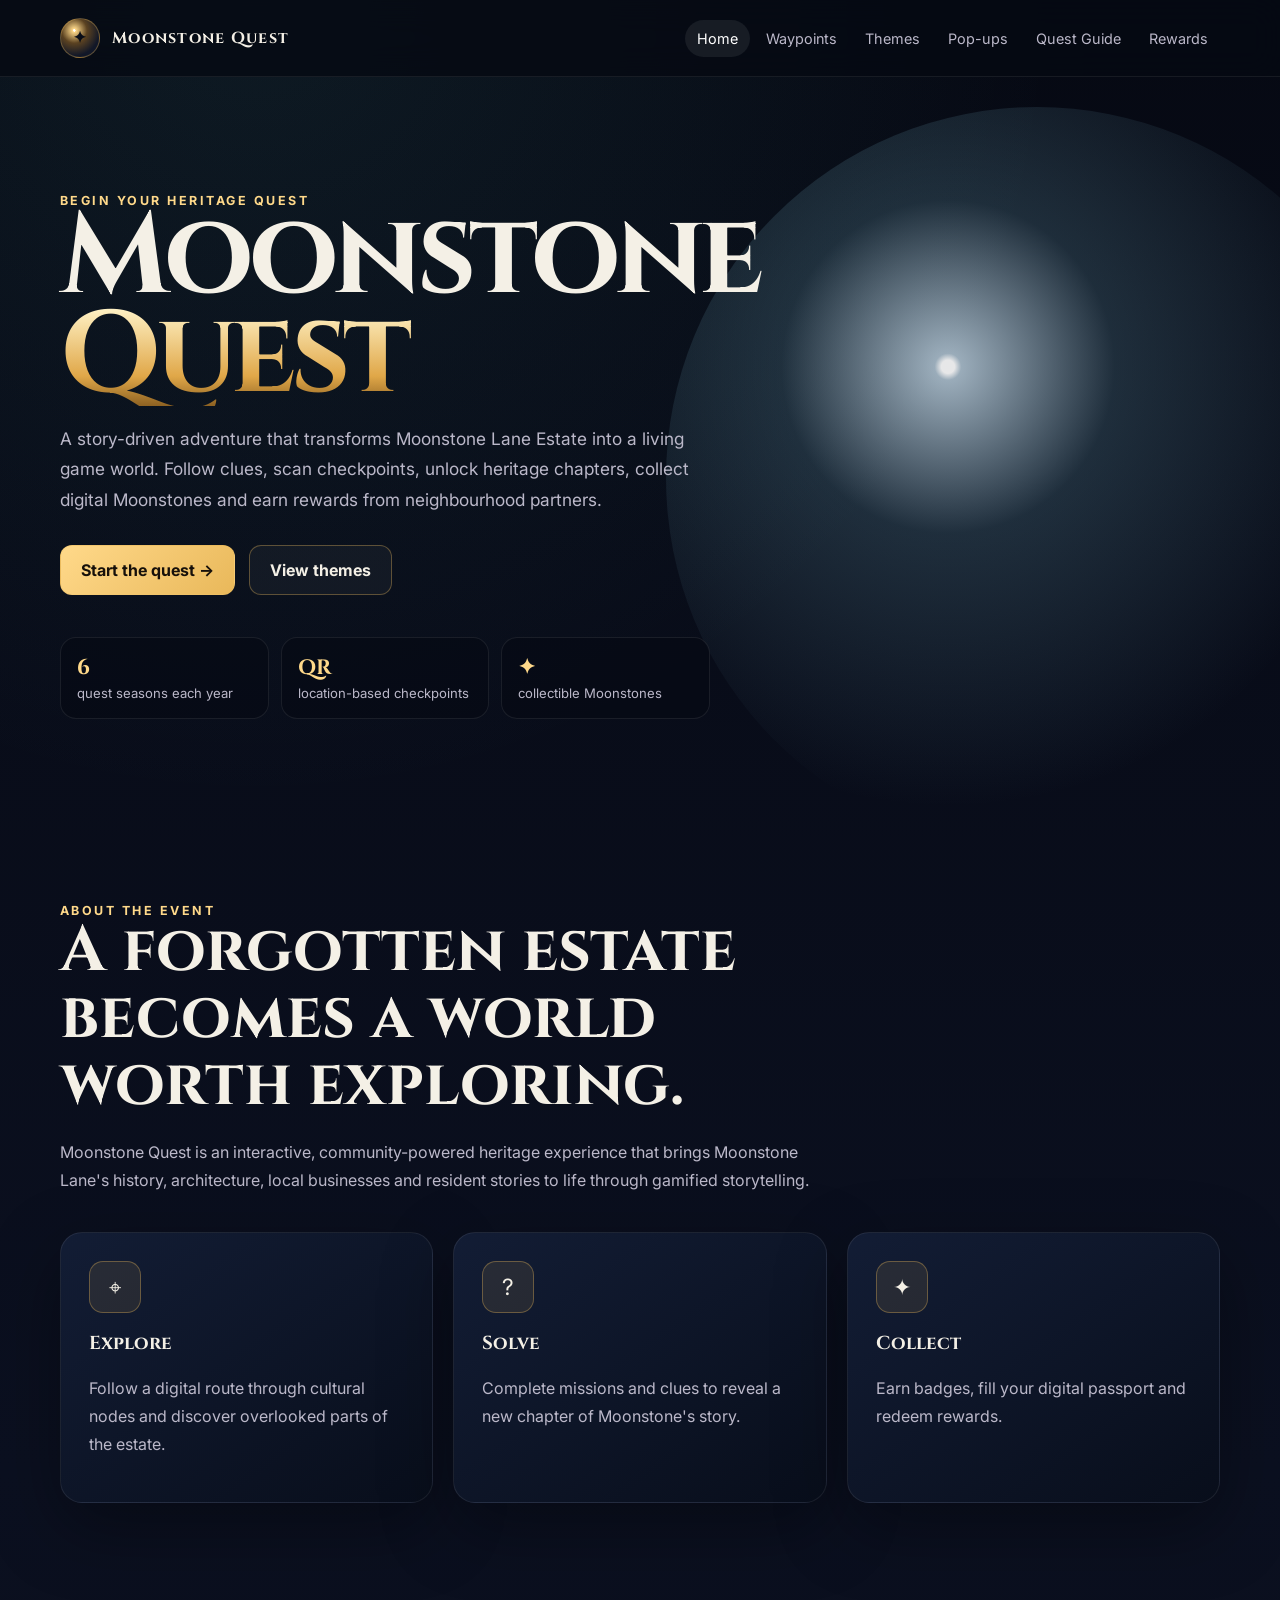
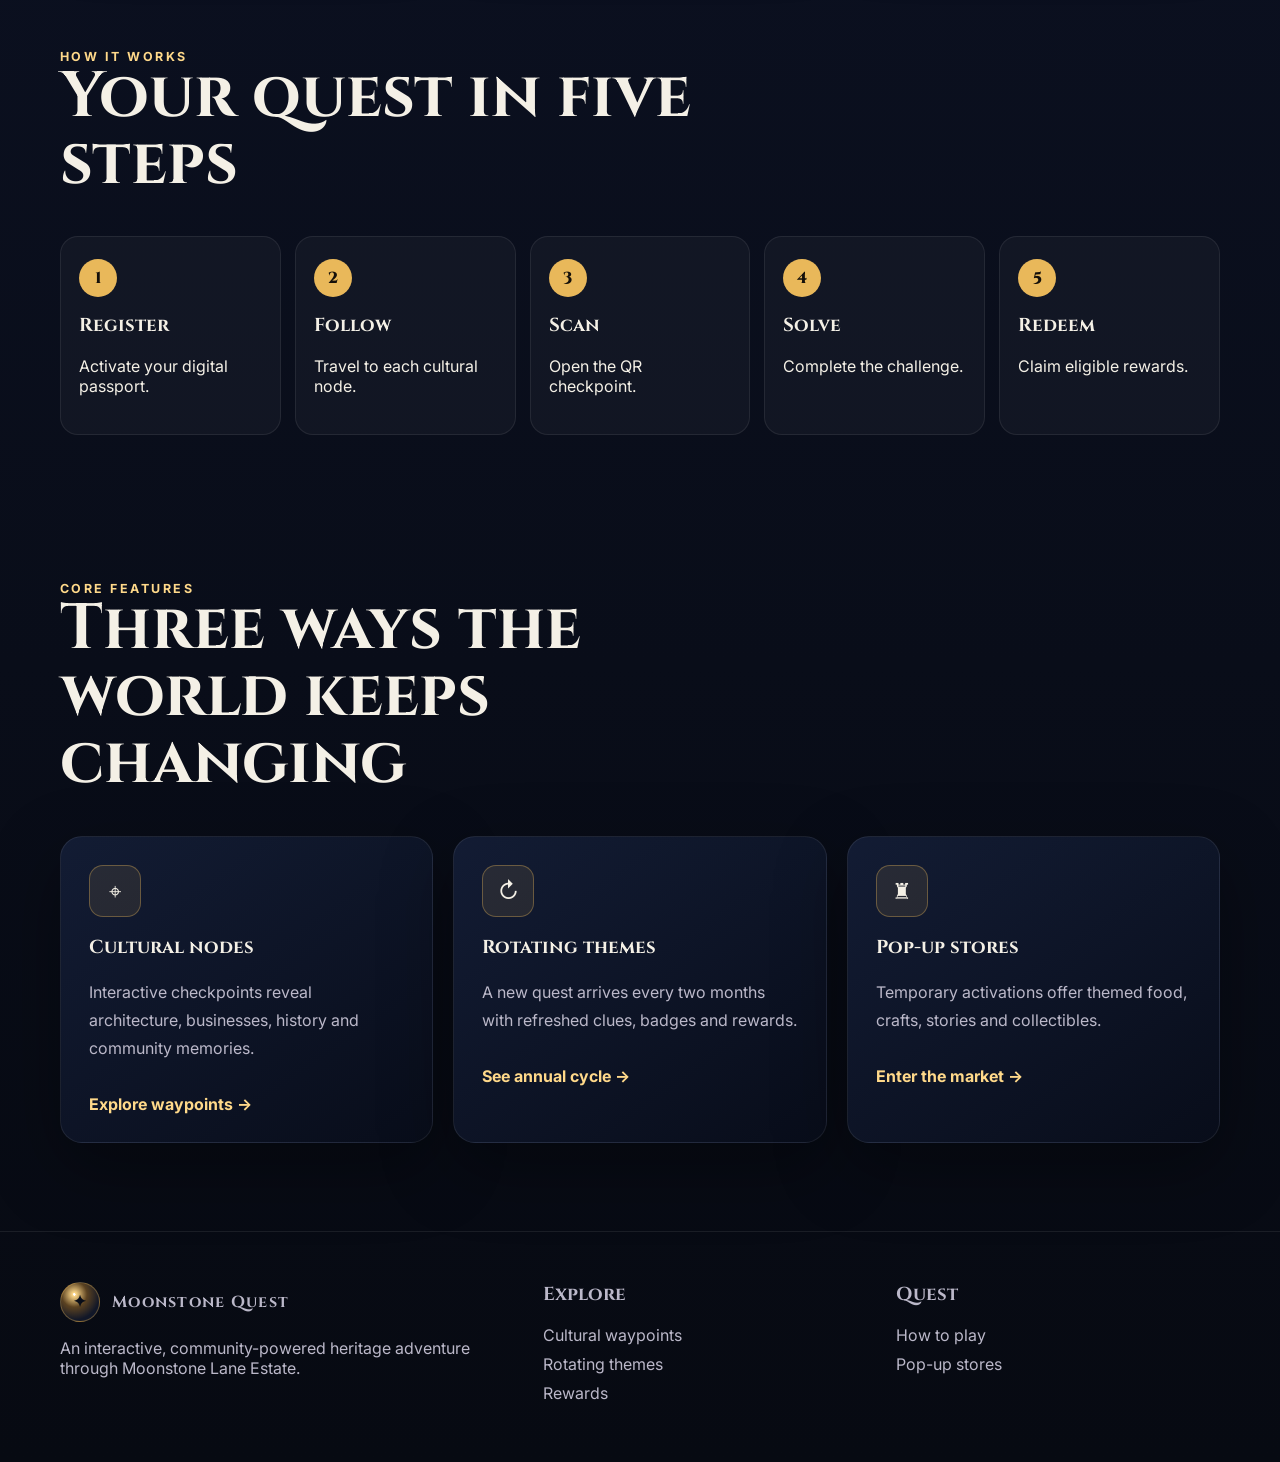
==== index.html @ 8e6c5935 "Add files via upload" ====
<!doctype html><html lang="en"><head><meta charset="utf-8"><meta name="viewport" content="width=device-width,initial-scale=1"><title>Home | Moonstone Quest</title><link rel="stylesheet" href="assets/css/styles.css"></head><body><header class="site-header"><div class="container nav-wrap"><a class="brand" href="index.html"><span class="brand-mark"></span><span>Moonstone Quest</span></a><button class="menu-button" aria-expanded="false">Menu</button><nav class="nav-links"><a href="index.html" aria-current=page>Home</a><a href="waypoints.html">Waypoints</a><a href="themes.html">Themes</a><a href="popups.html">Pop-ups</a><a href="quest.html">Quest Guide</a><a href="rewards.html">Rewards</a></nav></div></header><main>
<section class="hero"><div class="container"><div class="eyebrow">Begin your heritage quest</div><h1>Moonstone <span>Quest</span></h1><p class="hero-copy">A story-driven adventure that transforms Moonstone Lane Estate into a living game world. Follow clues, scan checkpoints, unlock heritage chapters, collect digital Moonstones and earn rewards from neighbourhood partners.</p><div class="hero-actions"><a class="button primary" href="quest.html">Start the quest →</a><a class="button secondary" href="themes.html">View themes</a></div><div class="stats"><div class="stat"><strong>6</strong><span>quest seasons each year</span></div><div class="stat"><strong>QR</strong><span>location-based checkpoints</span></div><div class="stat"><strong>✦</strong><span>collectible Moonstones</span></div></div></div></section>
<section class="section" id="about"><div class="container"><div class="section-head"><div class="eyebrow">About the event</div><h2>A forgotten estate becomes a world worth exploring.</h2><p>Moonstone Quest is an interactive, community-powered heritage experience that brings Moonstone Lane's history, architecture, local businesses and resident stories to life through gamified storytelling.</p></div><div class="grid-3"><article class="card"><div class="icon">⌖</div><h3>Explore</h3><p>Follow a digital route through cultural nodes and discover overlooked parts of the estate.</p></article><article class="card"><div class="icon">?</div><h3>Solve</h3><p>Complete missions and clues to reveal a new chapter of Moonstone's story.</p></article><article class="card"><div class="icon">✦</div><h3>Collect</h3><p>Earn badges, fill your digital passport and redeem rewards.</p></article></div></div></section>
<section class="compact"><div class="container"><div class="section-head"><div class="eyebrow">How it works</div><h2>Your quest in five steps</h2></div><div class="steps"><div class="step"><h3>Register</h3><p>Activate your digital passport.</p></div><div class="step"><h3>Follow</h3><p>Travel to each cultural node.</p></div><div class="step"><h3>Scan</h3><p>Open the QR checkpoint.</p></div><div class="step"><h3>Solve</h3><p>Complete the challenge.</p></div><div class="step"><h3>Redeem</h3><p>Claim eligible rewards.</p></div></div></div></section>
<section class="section"><div class="container"><div class="section-head"><div class="eyebrow">Core features</div><h2>Three ways the world keeps changing</h2></div><div class="grid-3"><article class="card"><div class="icon">⌖</div><h3>Cultural nodes</h3><p>Interactive checkpoints reveal architecture, businesses, history and community memories.</p><a class="card-link" href="waypoints.html">Explore waypoints →</a></article><article class="card"><div class="icon">↻</div><h3>Rotating themes</h3><p>A new quest arrives every two months with refreshed clues, badges and rewards.</p><a class="card-link" href="themes.html">See annual cycle →</a></article><article class="card"><div class="icon">♜</div><h3>Pop-up stores</h3><p>Temporary activations offer themed food, crafts, stories and collectibles.</p><a class="card-link" href="popups.html">Enter the market →</a></article></div></div></section>
</main><footer class="footer"><div class="container footer-grid"><div><div class="brand"><span class="brand-mark"></span><span>Moonstone Quest</span></div><p>An interactive, community-powered heritage adventure through Moonstone Lane Estate.</p></div><div><h3>Explore</h3><a href="waypoints.html">Cultural waypoints</a><a href="themes.html">Rotating themes</a><a href="rewards.html">Rewards</a></div><div><h3>Quest</h3><a href="quest.html">How to play</a><a href="popups.html">Pop-up stores</a></div></div></footer><script src="assets/js/main.js"></script></body></html>
---- assets/css/styles.css ----
@import url('https://fonts.googleapis.com/css2?family=Cinzel:wght@500;600;700;800&family=Inter:wght@400;500;600;700&display=swap');
:root{--night:#070b14;--panel:#111a31;--gold:#e9b85a;--gold2:#ffd98a;--cyan:#68e0dc;--text:#f4f0e6;--muted:#bbb8c9;--border:rgba(233,184,90,.35);--radius:22px}
*{box-sizing:border-box}html{scroll-behavior:smooth}body{margin:0;color:var(--text);font-family:Inter,sans-serif;background:radial-gradient(circle at 20% 0%,rgba(104,224,220,.08),transparent 25%),linear-gradient(180deg,#060913,#0b1020 48%,#070a12);min-height:100vh}a{color:inherit;text-decoration:none}.container{width:min(1160px,calc(100% - 36px));margin:auto}.site-header{position:sticky;top:0;z-index:20;background:rgba(6,9,19,.78);backdrop-filter:blur(16px);border-bottom:1px solid rgba(255,255,255,.07)}.nav-wrap{min-height:76px;display:flex;align-items:center;justify-content:space-between;gap:22px}.brand{display:flex;align-items:center;gap:12px;font-family:Cinzel,serif;font-weight:700;letter-spacing:.08em}.brand-mark{width:40px;height:40px;border-radius:50%;display:grid;place-items:center;background:radial-gradient(circle at 35% 30%,#fff 0 3%,var(--gold2) 4%,#5b4221 35%,#111728 70%);border:1px solid var(--border)}.brand-mark:after{content:"✦";color:#090d18}.nav-links{display:flex;gap:4px;flex-wrap:wrap;justify-content:flex-end}.nav-links a{padding:10px 12px;border-radius:999px;color:var(--muted);font-size:.9rem}.nav-links a:hover,.nav-links a[aria-current=page]{background:rgba(255,255,255,.07);color:#fff}.menu-button{display:none;background:transparent;color:white;border:1px solid var(--border);padding:9px 12px;border-radius:10px}.hero{min-height:82vh;display:grid;align-items:center;padding:90px 0 70px;position:relative;overflow:hidden}.hero:after{content:"";position:absolute;right:-10vw;top:4%;width:58vw;height:58vw;border-radius:50%;background:radial-gradient(circle at 38% 35%,rgba(255,255,255,.9) 0 1%,rgba(216,240,255,.7) 2%,rgba(100,150,170,.25) 25%,transparent 66%);z-index:-1}.eyebrow{color:var(--gold2);letter-spacing:.2em;text-transform:uppercase;font-size:.78rem;font-weight:700}h1,h2,h3{font-family:Cinzel,serif;margin:0 0 18px}h1{font-size:clamp(3.5rem,9vw,8.5rem);line-height:.86;letter-spacing:-.05em;max-width:850px}h1 span{display:block;color:transparent;background:linear-gradient(#fff3c8,#e0a748 70%,#8e6222);background-clip:text;-webkit-background-clip:text}.hero-copy,.page-hero p,.section-head p,.card p,.card li{color:var(--muted);line-height:1.75}.hero-copy{max-width:650px;font-size:1.08rem}.hero-actions{display:flex;gap:14px;flex-wrap:wrap;margin-top:30px}.button{display:inline-flex;padding:14px 20px;border-radius:12px;border:1px solid var(--border);font-weight:700}.button.primary{background:linear-gradient(135deg,var(--gold2),var(--gold));color:#16100a}.button.secondary{background:rgba(255,255,255,.04)}.stats{display:grid;grid-template-columns:repeat(3,1fr);max-width:650px;gap:12px;margin-top:42px}.stat{padding:16px;border:1px solid rgba(255,255,255,.08);background:rgba(6,9,19,.58);border-radius:16px}.stat strong{display:block;color:var(--gold2);font-family:Cinzel,serif;font-size:1.3rem}.stat span{font-size:.82rem;color:var(--muted)}.section{padding:88px 0}.compact{padding:58px 0}.section-head{max-width:760px;margin-bottom:38px}.section-head h2{font-size:clamp(2.2rem,5vw,4.2rem);line-height:1.05}.grid-3{display:grid;grid-template-columns:repeat(3,1fr);gap:20px}.grid-2{display:grid;grid-template-columns:repeat(2,1fr);gap:22px}.card{padding:28px;border-radius:var(--radius);background:linear-gradient(145deg,rgba(20,30,55,.92),rgba(9,14,27,.92));border:1px solid rgba(255,255,255,.08);box-shadow:0 24px 70px rgba(0,0,0,.35)}.icon{width:52px;height:52px;border-radius:14px;display:grid;place-items:center;background:rgba(233,184,90,.1);border:1px solid var(--border);font-size:1.4rem;margin-bottom:18px}.card-link{display:inline-block;color:var(--gold2);font-weight:700;margin-top:16px}.steps{display:grid;grid-template-columns:repeat(5,1fr);gap:14px;counter-reset:step}.step{counter-increment:step;padding:22px 18px;border:1px solid rgba(255,255,255,.08);border-radius:18px;background:rgba(255,255,255,.035)}.step:before{content:counter(step);display:grid;place-items:center;width:38px;height:38px;border-radius:50%;background:var(--gold);color:#15100a;font-family:Cinzel,serif;font-weight:800;margin-bottom:16px}.page-hero{padding:100px 0 50px}.page-hero h1{font-size:clamp(3rem,7vw,6.5rem)}.breadcrumb{color:var(--gold2);font-size:.85rem;margin-bottom:22px}.timeline{display:grid;gap:16px}.theme-row{display:grid;grid-template-columns:170px 1fr 1.3fr;gap:16px;padding:20px;border:1px solid rgba(255,255,255,.08);border-radius:16px;background:rgba(255,255,255,.035)}.theme-row .period{color:var(--gold2);font-weight:700}.map{min-height:580px;border:1px solid rgba(255,255,255,.09);border-radius:28px;position:relative;background:radial-gradient(circle at 20% 30%,rgba(104,224,220,.12),transparent 20%),radial-gradient(circle at 78% 65%,rgba(173,140,255,.12),transparent 24%),linear-gradient(145deg,#111a2c,#070a13);overflow:hidden}.path{position:absolute;left:12%;top:22%;width:72%;height:54%;border:3px dashed rgba(233,184,90,.38);border-radius:45%;transform:rotate(-8deg)}.node{position:absolute;width:58px;height:58px;border-radius:50%;display:grid;place-items:center;background:#11192c;border:2px solid var(--gold);box-shadow:0 0 0 8px rgba(233,184,90,.08);font-weight:800}.node:after{content:attr(data-label);position:absolute;top:66px;white-space:nowrap;background:#070b14;padding:7px 10px;border-radius:8px;font-size:.75rem}.reward{display:grid;grid-template-columns:86px 1fr;gap:18px}.reward-art{width:86px;height:86px;border-radius:18px;display:grid;place-items:center;font-size:2rem;background:linear-gradient(145deg,#4a355e,#141a2a);border:1px solid var(--border)}.badge{display:inline-flex;padding:6px 10px;border-radius:999px;border:1px solid var(--border);color:var(--gold2);font-size:.75rem}.notice{padding:18px 20px;border-left:4px solid var(--gold);background:rgba(233,184,90,.07);border-radius:0 12px 12px 0;color:#d9d4c5}.footer{padding:50px 0;border-top:1px solid rgba(255,255,255,.08);color:var(--muted)}.footer-grid{display:grid;grid-template-columns:1.4fr 1fr 1fr;gap:30px}.footer a{display:block;margin:9px 0}@media(max-width:920px){.nav-links{display:none;position:absolute;top:76px;left:18px;right:18px;background:#0a1020;padding:14px;border-radius:16px}.nav-links.open{display:grid}.menu-button{display:block}.grid-3,.steps{grid-template-columns:1fr 1fr}.theme-row{grid-template-columns:1fr}}@media(max-width:640px){.container{width:min(100% - 24px,1160px)}.grid-3,.grid-2,.steps,.stats,.footer-grid{grid-template-columns:1fr}.hero{min-height:auto}.theme-row{grid-template-columns:1fr}.reward{grid-template-columns:70px 1fr}.reward-art{width:70px;height:70px}}
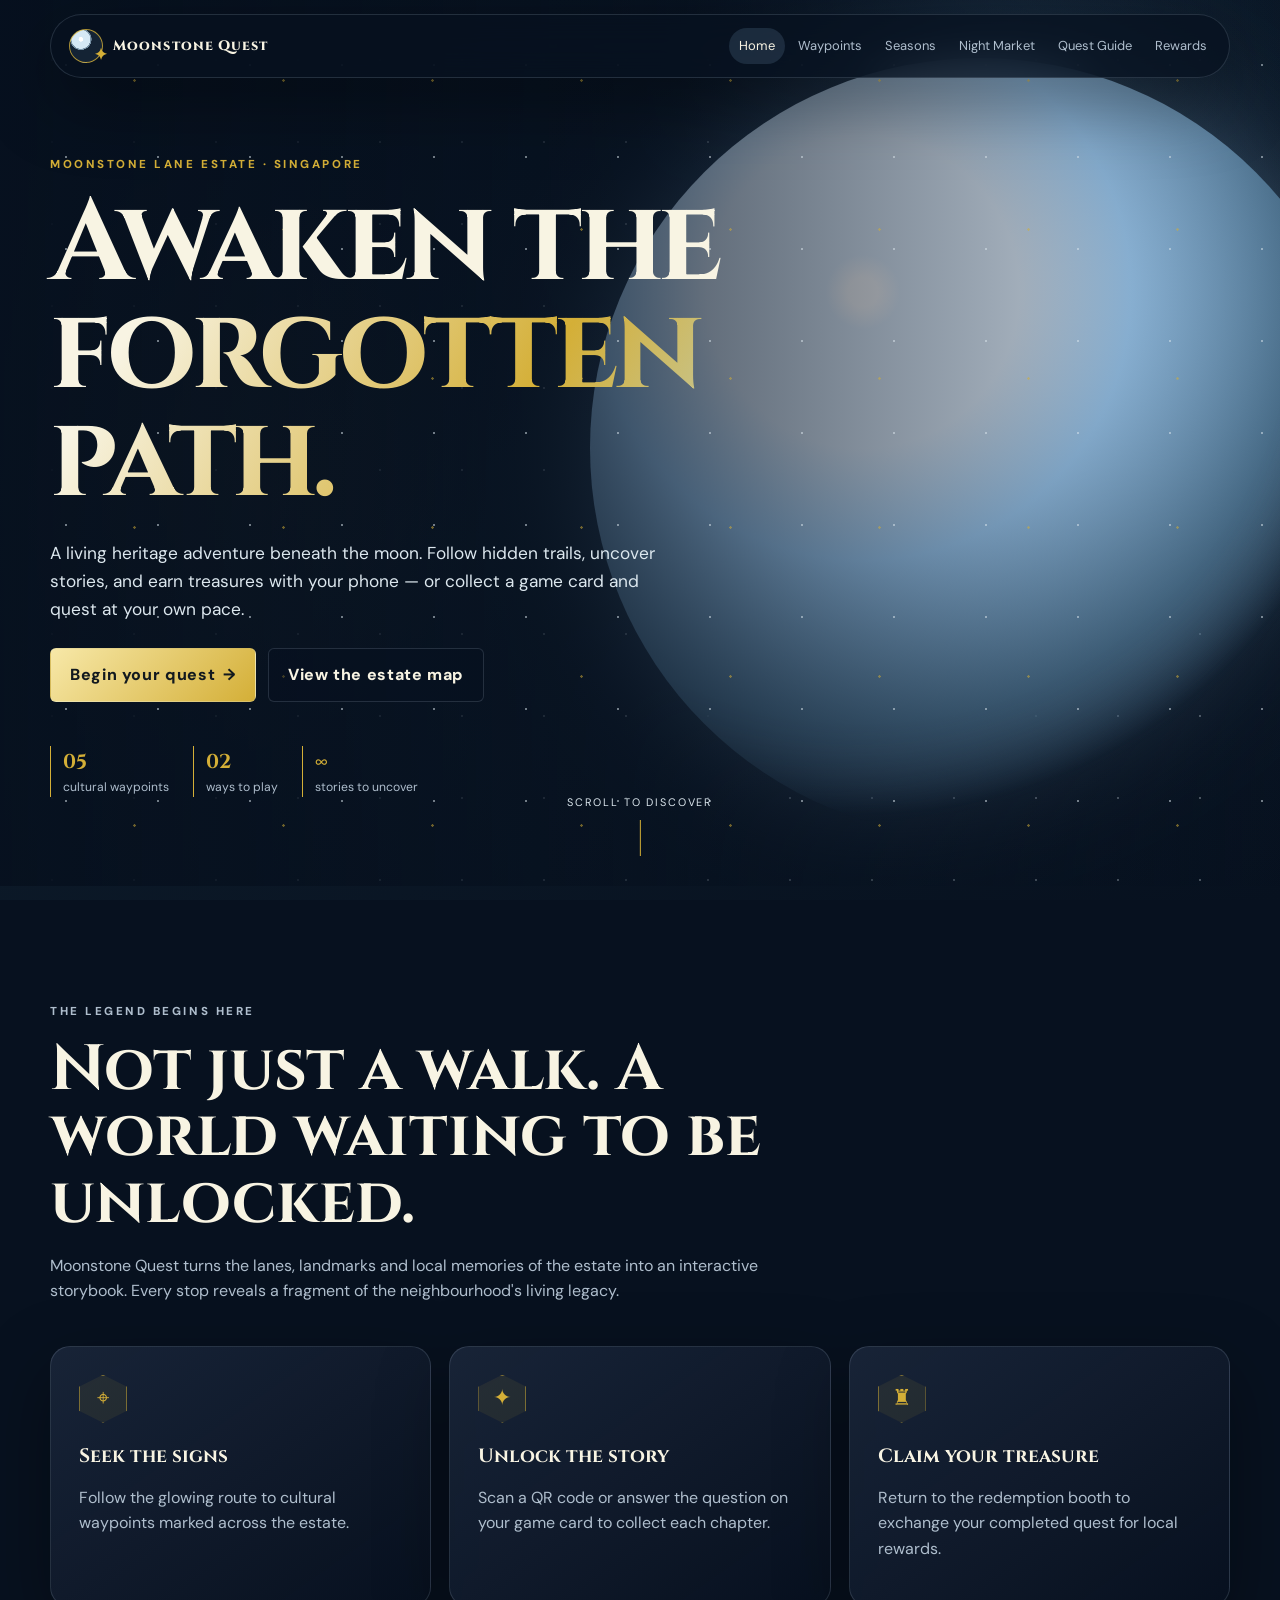
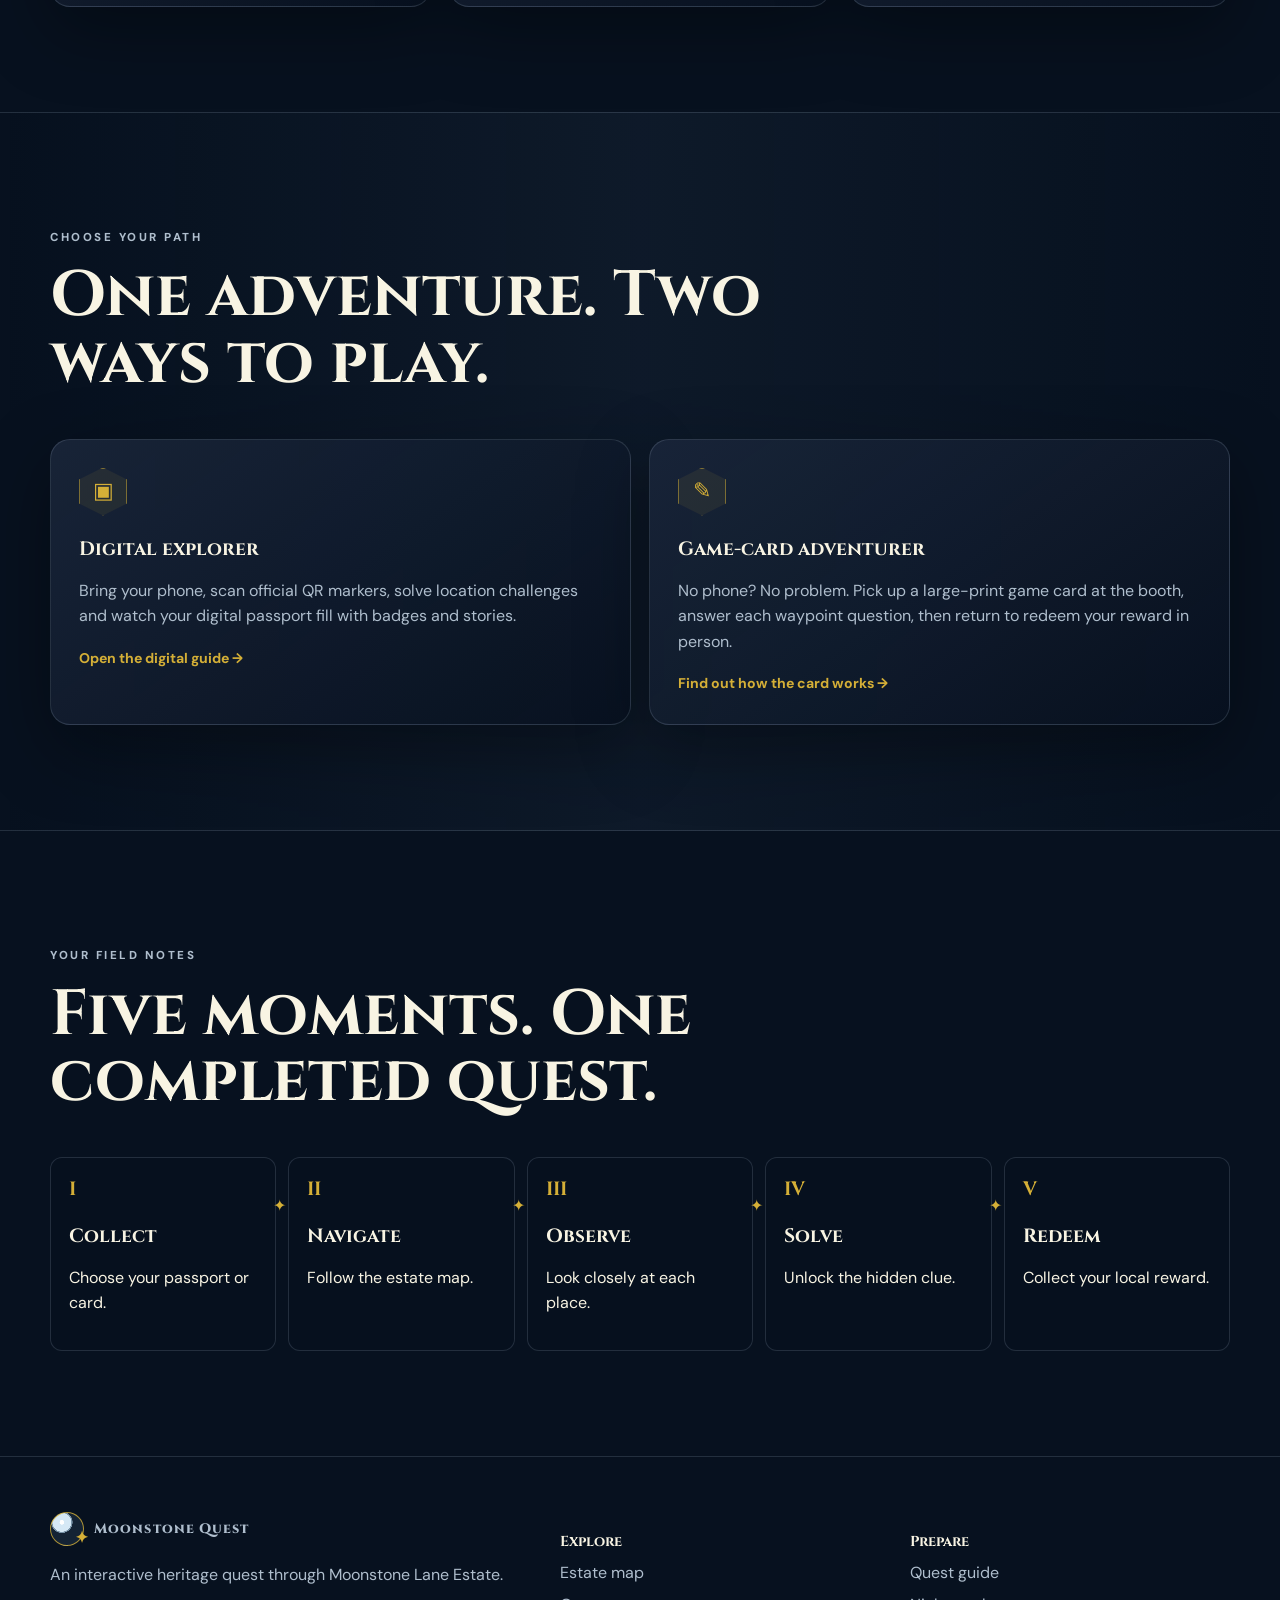
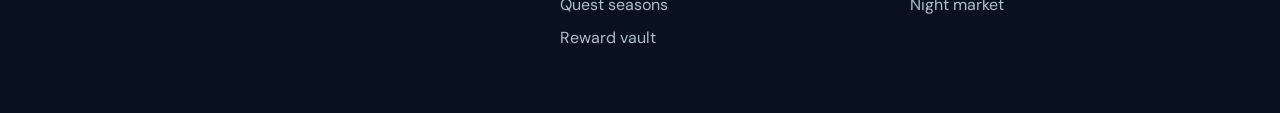
==== commit aaedc6d1: "Redesign Moonstone Quest event experience" ====
--- a/index.html
+++ b/index.html
@@ -1,6 +1 @@
-<!doctype html><html lang="en"><head><meta charset="utf-8"><meta name="viewport" content="width=device-width,initial-scale=1"><title>Home | Moonstone Quest</title><link rel="stylesheet" href="assets/css/styles.css"></head><body><header class="site-header"><div class="container nav-wrap"><a class="brand" href="index.html"><span class="brand-mark"></span><span>Moonstone Quest</span></a><button class="menu-button" aria-expanded="false">Menu</button><nav class="nav-links"><a href="index.html" aria-current=page>Home</a><a href="waypoints.html">Waypoints</a><a href="themes.html">Themes</a><a href="popups.html">Pop-ups</a><a href="quest.html">Quest Guide</a><a href="rewards.html">Rewards</a></nav></div></header><main>
-<section class="hero"><div class="container"><div class="eyebrow">Begin your heritage quest</div><h1>Moonstone <span>Quest</span></h1><p class="hero-copy">A story-driven adventure that transforms Moonstone Lane Estate into a living game world. Follow clues, scan checkpoints, unlock heritage chapters, collect digital Moonstones and earn rewards from neighbourhood partners.</p><div class="hero-actions"><a class="button primary" href="quest.html">Start the quest →</a><a class="button secondary" href="themes.html">View themes</a></div><div class="stats"><div class="stat"><strong>6</strong><span>quest seasons each year</span></div><div class="stat"><strong>QR</strong><span>location-based checkpoints</span></div><div class="stat"><strong>✦</strong><span>collectible Moonstones</span></div></div></div></section>
-<section class="section" id="about"><div class="container"><div class="section-head"><div class="eyebrow">About the event</div><h2>A forgotten estate becomes a world worth exploring.</h2><p>Moonstone Quest is an interactive, community-powered heritage experience that brings Moonstone Lane's history, architecture, local businesses and resident stories to life through gamified storytelling.</p></div><div class="grid-3"><article class="card"><div class="icon">⌖</div><h3>Explore</h3><p>Follow a digital route through cultural nodes and discover overlooked parts of the estate.</p></article><article class="card"><div class="icon">?</div><h3>Solve</h3><p>Complete missions and clues to reveal a new chapter of Moonstone's story.</p></article><article class="card"><div class="icon">✦</div><h3>Collect</h3><p>Earn badges, fill your digital passport and redeem rewards.</p></article></div></div></section>
-<section class="compact"><div class="container"><div class="section-head"><div class="eyebrow">How it works</div><h2>Your quest in five steps</h2></div><div class="steps"><div class="step"><h3>Register</h3><p>Activate your digital passport.</p></div><div class="step"><h3>Follow</h3><p>Travel to each cultural node.</p></div><div class="step"><h3>Scan</h3><p>Open the QR checkpoint.</p></div><div class="step"><h3>Solve</h3><p>Complete the challenge.</p></div><div class="step"><h3>Redeem</h3><p>Claim eligible rewards.</p></div></div></div></section>
-<section class="section"><div class="container"><div class="section-head"><div class="eyebrow">Core features</div><h2>Three ways the world keeps changing</h2></div><div class="grid-3"><article class="card"><div class="icon">⌖</div><h3>Cultural nodes</h3><p>Interactive checkpoints reveal architecture, businesses, history and community memories.</p><a class="card-link" href="waypoints.html">Explore waypoints →</a></article><article class="card"><div class="icon">↻</div><h3>Rotating themes</h3><p>A new quest arrives every two months with refreshed clues, badges and rewards.</p><a class="card-link" href="themes.html">See annual cycle →</a></article><article class="card"><div class="icon">♜</div><h3>Pop-up stores</h3><p>Temporary activations offer themed food, crafts, stories and collectibles.</p><a class="card-link" href="popups.html">Enter the market →</a></article></div></div></section>
-</main><footer class="footer"><div class="container footer-grid"><div><div class="brand"><span class="brand-mark"></span><span>Moonstone Quest</span></div><p>An interactive, community-powered heritage adventure through Moonstone Lane Estate.</p></div><div><h3>Explore</h3><a href="waypoints.html">Cultural waypoints</a><a href="themes.html">Rotating themes</a><a href="rewards.html">Rewards</a></div><div><h3>Quest</h3><a href="quest.html">How to play</a><a href="popups.html">Pop-up stores</a></div></div></footer><script src="assets/js/main.js"></script></body></html>
+<!doctype html><html lang="en"><head><meta charset="utf-8"><meta name="viewport" content="width=device-width,initial-scale=1"><meta name="description" content="Moonstone Quest — a moonlit heritage adventure around Moonstone Lane Estate, Singapore."><title>Moonstone Quest | Heritage Awaits</title><link rel="stylesheet" href="assets/css/styles.css"></head><body><a class="skip-link" href="#main">Skip to content</a><header class="site-header"><div class="container nav-wrap"><a class="brand" href="index.html"><span class="brand-mark" aria-hidden="true"></span>Moonstone Quest</a><button class="menu-button" aria-expanded="false" aria-label="Open navigation">☰</button><nav class="nav-links" aria-label="Primary navigation"><a href="index.html" aria-current="page">Home</a><a href="waypoints.html">Waypoints</a><a href="themes.html">Seasons</a><a href="popups.html">Night Market</a><a href="quest.html">Quest Guide</a><a href="rewards.html">Rewards</a></nav></div></header><main id="main"><section class="hero"><div class="stars" aria-hidden="true"></div><div class="moon" aria-hidden="true"></div><div class="container"><p class="eyebrow">Moonstone Lane Estate · Singapore</p><h1>Awaken the <em>forgotten path.</em></h1><p class="hero-copy">A living heritage adventure beneath the moon. Follow hidden trails, uncover stories, and earn treasures with your phone — or collect a game card and quest at your own pace.</p><div class="hero-actions"><a class="button primary" href="quest.html">Begin your quest <span aria-hidden="true">→</span></a><a class="button secondary" href="waypoints.html">View the estate map</a></div><div class="stats"><div class="stat"><strong>05</strong><span>cultural waypoints</span></div><div class="stat"><strong>02</strong><span>ways to play</span></div><div class="stat"><strong>∞</strong><span>stories to uncover</span></div></div></div><div class="scroll-cue">Scroll to discover</div></section><section class="section reveal"><div class="container"><div class="section-head"><p class="eyebrow">The legend begins here</p><h2>Not just a walk. A world waiting to be unlocked.</h2><p>Moonstone Quest turns the lanes, landmarks and local memories of the estate into an interactive storybook. Every stop reveals a fragment of the neighbourhood's living legacy.</p></div><div class="grid-3"><article class="card"><div class="icon">⌖</div><h3>Seek the signs</h3><p>Follow the glowing route to cultural waypoints marked across the estate.</p></article><article class="card"><div class="icon">✦</div><h3>Unlock the story</h3><p>Scan a QR code or answer the question on your game card to collect each chapter.</p></article><article class="card"><div class="icon">♜</div><h3>Claim your treasure</h3><p>Return to the redemption booth to exchange your completed quest for local rewards.</p></article></div></div></section><section class="section alt reveal"><div class="container"><div class="section-head"><p class="eyebrow">Choose your path</p><h2>One adventure. Two ways to play.</h2></div><div class="grid-2"><article class="card"><div class="icon">▣</div><h3>Digital explorer</h3><p>Bring your phone, scan official QR markers, solve location challenges and watch your digital passport fill with badges and stories.</p><a class="card-link" href="quest.html">Open the digital guide →</a></article><article class="card"><div class="icon">✎</div><h3>Game-card adventurer</h3><p>No phone? No problem. Pick up a large-print game card at the booth, answer each waypoint question, then return to redeem your reward in person.</p><a class="card-link" href="quest.html#game-card">Find out how the card works →</a></article></div></div></section><section class="section reveal"><div class="container"><div class="section-head"><p class="eyebrow">Your field notes</p><h2>Five moments. One completed quest.</h2></div><div class="steps"><div class="step"><span class="step-no">I</span><h3>Collect</h3><p>Choose your passport or card.</p></div><div class="step"><span class="step-no">II</span><h3>Navigate</h3><p>Follow the estate map.</p></div><div class="step"><span class="step-no">III</span><h3>Observe</h3><p>Look closely at each place.</p></div><div class="step"><span class="step-no">IV</span><h3>Solve</h3><p>Unlock the hidden clue.</p></div><div class="step"><span class="step-no">V</span><h3>Redeem</h3><p>Collect your local reward.</p></div></div></div></section></main><footer class="footer"><div class="container footer-grid"><div><div class="brand"><span class="brand-mark" aria-hidden="true"></span>Moonstone Quest</div><p>An interactive heritage quest through Moonstone Lane Estate.</p></div><div><h3>Explore</h3><a href="waypoints.html">Estate map</a><a href="themes.html">Quest seasons</a><a href="rewards.html">Reward vault</a></div><div><h3>Prepare</h3><a href="quest.html">Quest guide</a><a href="popups.html">Night market</a></div></div></footer><script src="assets/js/main.js"></script></body></html>
--- a/assets/css/styles.css
+++ b/assets/css/styles.css
@@ -1,3 +1,2 @@
-@import url('https://fonts.googleapis.com/css2?family=Cinzel:wght@500;600;700;800&family=Inter:wght@400;500;600;700&display=swap');
-:root{--night:#070b14;--panel:#111a31;--gold:#e9b85a;--gold2:#ffd98a;--cyan:#68e0dc;--text:#f4f0e6;--muted:#bbb8c9;--border:rgba(233,184,90,.35);--radius:22px}
-*{box-sizing:border-box}html{scroll-behavior:smooth}body{margin:0;color:var(--text);font-family:Inter,sans-serif;background:radial-gradient(circle at 20% 0%,rgba(104,224,220,.08),transparent 25%),linear-gradient(180deg,#060913,#0b1020 48%,#070a12);min-height:100vh}a{color:inherit;text-decoration:none}.container{width:min(1160px,calc(100% - 36px));margin:auto}.site-header{position:sticky;top:0;z-index:20;background:rgba(6,9,19,.78);backdrop-filter:blur(16px);border-bottom:1px solid rgba(255,255,255,.07)}.nav-wrap{min-height:76px;display:flex;align-items:center;justify-content:space-between;gap:22px}.brand{display:flex;align-items:center;gap:12px;font-family:Cinzel,serif;font-weight:700;letter-spacing:.08em}.brand-mark{width:40px;height:40px;border-radius:50%;display:grid;place-items:center;background:radial-gradient(circle at 35% 30%,#fff 0 3%,var(--gold2) 4%,#5b4221 35%,#111728 70%);border:1px solid var(--border)}.brand-mark:after{content:"✦";color:#090d18}.nav-links{display:flex;gap:4px;flex-wrap:wrap;justify-content:flex-end}.nav-links a{padding:10px 12px;border-radius:999px;color:var(--muted);font-size:.9rem}.nav-links a:hover,.nav-links a[aria-current=page]{background:rgba(255,255,255,.07);color:#fff}.menu-button{display:none;background:transparent;color:white;border:1px solid var(--border);padding:9px 12px;border-radius:10px}.hero{min-height:82vh;display:grid;align-items:center;padding:90px 0 70px;position:relative;overflow:hidden}.hero:after{content:"";position:absolute;right:-10vw;top:4%;width:58vw;height:58vw;border-radius:50%;background:radial-gradient(circle at 38% 35%,rgba(255,255,255,.9) 0 1%,rgba(216,240,255,.7) 2%,rgba(100,150,170,.25) 25%,transparent 66%);z-index:-1}.eyebrow{color:var(--gold2);letter-spacing:.2em;text-transform:uppercase;font-size:.78rem;font-weight:700}h1,h2,h3{font-family:Cinzel,serif;margin:0 0 18px}h1{font-size:clamp(3.5rem,9vw,8.5rem);line-height:.86;letter-spacing:-.05em;max-width:850px}h1 span{display:block;color:transparent;background:linear-gradient(#fff3c8,#e0a748 70%,#8e6222);background-clip:text;-webkit-background-clip:text}.hero-copy,.page-hero p,.section-head p,.card p,.card li{color:var(--muted);line-height:1.75}.hero-copy{max-width:650px;font-size:1.08rem}.hero-actions{display:flex;gap:14px;flex-wrap:wrap;margin-top:30px}.button{display:inline-flex;padding:14px 20px;border-radius:12px;border:1px solid var(--border);font-weight:700}.button.primary{background:linear-gradient(135deg,var(--gold2),var(--gold));color:#16100a}.button.secondary{background:rgba(255,255,255,.04)}.stats{display:grid;grid-template-columns:repeat(3,1fr);max-width:650px;gap:12px;margin-top:42px}.stat{padding:16px;border:1px solid rgba(255,255,255,.08);background:rgba(6,9,19,.58);border-radius:16px}.stat strong{display:block;color:var(--gold2);font-family:Cinzel,serif;font-size:1.3rem}.stat span{font-size:.82rem;color:var(--muted)}.section{padding:88px 0}.compact{padding:58px 0}.section-head{max-width:760px;margin-bottom:38px}.section-head h2{font-size:clamp(2.2rem,5vw,4.2rem);line-height:1.05}.grid-3{display:grid;grid-template-columns:repeat(3,1fr);gap:20px}.grid-2{display:grid;grid-template-columns:repeat(2,1fr);gap:22px}.card{padding:28px;border-radius:var(--radius);background:linear-gradient(145deg,rgba(20,30,55,.92),rgba(9,14,27,.92));border:1px solid rgba(255,255,255,.08);box-shadow:0 24px 70px rgba(0,0,0,.35)}.icon{width:52px;height:52px;border-radius:14px;display:grid;place-items:center;background:rgba(233,184,90,.1);border:1px solid var(--border);font-size:1.4rem;margin-bottom:18px}.card-link{display:inline-block;color:var(--gold2);font-weight:700;margin-top:16px}.steps{display:grid;grid-template-columns:repeat(5,1fr);gap:14px;counter-reset:step}.step{counter-increment:step;padding:22px 18px;border:1px solid rgba(255,255,255,.08);border-radius:18px;background:rgba(255,255,255,.035)}.step:before{content:counter(step);display:grid;place-items:center;width:38px;height:38px;border-radius:50%;background:var(--gold);color:#15100a;font-family:Cinzel,serif;font-weight:800;margin-bottom:16px}.page-hero{padding:100px 0 50px}.page-hero h1{font-size:clamp(3rem,7vw,6.5rem)}.breadcrumb{color:var(--gold2);font-size:.85rem;margin-bottom:22px}.timeline{display:grid;gap:16px}.theme-row{display:grid;grid-template-columns:170px 1fr 1.3fr;gap:16px;padding:20px;border:1px solid rgba(255,255,255,.08);border-radius:16px;background:rgba(255,255,255,.035)}.theme-row .period{color:var(--gold2);font-weight:700}.map{min-height:580px;border:1px solid rgba(255,255,255,.09);border-radius:28px;position:relative;background:radial-gradient(circle at 20% 30%,rgba(104,224,220,.12),transparent 20%),radial-gradient(circle at 78% 65%,rgba(173,140,255,.12),transparent 24%),linear-gradient(145deg,#111a2c,#070a13);overflow:hidden}.path{position:absolute;left:12%;top:22%;width:72%;height:54%;border:3px dashed rgba(233,184,90,.38);border-radius:45%;transform:rotate(-8deg)}.node{position:absolute;width:58px;height:58px;border-radius:50%;display:grid;place-items:center;background:#11192c;border:2px solid var(--gold);box-shadow:0 0 0 8px rgba(233,184,90,.08);font-weight:800}.node:after{content:attr(data-label);position:absolute;top:66px;white-space:nowrap;background:#070b14;padding:7px 10px;border-radius:8px;font-size:.75rem}.reward{display:grid;grid-template-columns:86px 1fr;gap:18px}.reward-art{width:86px;height:86px;border-radius:18px;display:grid;place-items:center;font-size:2rem;background:linear-gradient(145deg,#4a355e,#141a2a);border:1px solid var(--border)}.badge{display:inline-flex;padding:6px 10px;border-radius:999px;border:1px solid var(--border);color:var(--gold2);font-size:.75rem}.notice{padding:18px 20px;border-left:4px solid var(--gold);background:rgba(233,184,90,.07);border-radius:0 12px 12px 0;color:#d9d4c5}.footer{padding:50px 0;border-top:1px solid rgba(255,255,255,.08);color:var(--muted)}.footer-grid{display:grid;grid-template-columns:1.4fr 1fr 1fr;gap:30px}.footer a{display:block;margin:9px 0}@media(max-width:920px){.nav-links{display:none;position:absolute;top:76px;left:18px;right:18px;background:#0a1020;padding:14px;border-radius:16px}.nav-links.open{display:grid}.menu-button{display:block}.grid-3,.steps{grid-template-columns:1fr 1fr}.theme-row{grid-template-columns:1fr}}@media(max-width:640px){.container{width:min(100% - 24px,1160px)}.grid-3,.grid-2,.steps,.stats,.footer-grid{grid-template-columns:1fr}.hero{min-height:auto}.theme-row{grid-template-columns:1fr}.reward{grid-template-columns:70px 1fr}.reward-art{width:70px;height:70px}}
+@import url('https://fonts.googleapis.com/css2?family=Cinzel:wght@500;600;700;800&family=DM+Sans:wght@400;500;600;700&display=swap');
+:root{--ink:#07111f;--navy:#0d1b2a;--slate:#1b263b;--steel:#415a77;--gold:#d4af37;--ivory:#f8f4e3;--moon:#a9d8ff;--silver:#dce7ee;--muted:#afbecd;--line:rgba(200,220,238,.15);--panel:rgba(13,27,42,.72);--shadow:0 24px 70px rgba(0,0,0,.35);--radius:20px}*{box-sizing:border-box}html{scroll-behavior:smooth}body{margin:0;background:var(--ink);color:var(--ivory);font-family:'DM Sans',sans-serif;line-height:1.6;overflow-x:hidden}body:before{content:"";position:fixed;inset:0;z-index:-3;background:radial-gradient(circle at 78% 8%,rgba(99,170,224,.12),transparent 25%),radial-gradient(circle at 15% 52%,rgba(212,175,55,.09),transparent 25%),linear-gradient(160deg,#07111f,#0d1b2a 52%,#07111f)}body:after{content:"";position:fixed;inset:0;z-index:-2;opacity:.36;background-image:radial-gradient(#dce7ee 1px,transparent 1.4px);background-size:82px 82px;background-position:11px 19px;pointer-events:none}a{color:inherit;text-decoration:none}.container{width:min(1180px,calc(100% - 40px));margin:auto}.skip-link{position:absolute;left:-999px;top:8px;background:var(--gold);color:var(--ink);padding:10px 16px;z-index:100}.skip-link:focus{left:8px}.site-header{position:sticky;top:14px;z-index:50;margin-bottom:-78px}.nav-wrap{min-height:64px;display:flex;align-items:center;justify-content:space-between;gap:20px;padding:8px 12px 8px 18px;background:rgba(7,17,31,.78);border:1px solid var(--line);border-radius:999px;backdrop-filter:blur(16px);box-shadow:var(--shadow)}.brand{display:flex;align-items:center;gap:10px;font-family:Cinzel,serif;font-size:.86rem;font-weight:800;letter-spacing:.08em;white-space:nowrap}.brand-mark{width:34px;height:34px;border:1px solid rgba(212,175,55,.8);border-radius:50%;background:radial-gradient(circle at 34% 29%,#fff 0 7%,#d5e8f5 8% 30%,#7892a6 31% 34%,#142334 35% 100%);position:relative}.brand-mark:after{content:'✦';position:absolute;right:-6px;bottom:-7px;color:var(--gold);font-size:16px}.nav-links{display:flex;align-items:center;gap:3px}.nav-links a{font-size:.81rem;color:var(--muted);padding:8px 10px;border-radius:999px;transition:.25s}.nav-links a:hover,.nav-links a[aria-current=page]{background:rgba(169,216,255,.13);color:var(--ivory)}.menu-button{display:none;color:var(--ivory);background:transparent;border:0;font:inherit;font-size:1.2rem;padding:9px}.hero{min-height:100vh;display:grid;align-items:center;position:relative;isolation:isolate;padding:150px 0 80px;overflow:hidden}.hero:before{content:"";position:absolute;z-index:-1;inset:0;background:linear-gradient(90deg,rgba(7,17,31,.97) 0%,rgba(7,17,31,.68) 47%,rgba(7,17,31,.08) 100%)}.hero .moon{position:absolute;z-index:-2;right:-7vw;top:8vh;width:min(62vw,780px);aspect-ratio:1;border-radius:50%;background:radial-gradient(circle at 35% 30%,#fff 0 2%,#e6f3ff 5% 21%,#a9d8ff 36%,#4f7592 58%,rgba(18,43,65,.1) 70%,transparent 71%);filter:drop-shadow(0 0 55px rgba(169,216,255,.3));animation:moonFloat 8s ease-in-out infinite}.hero .stars{position:absolute;inset:0;z-index:-1;background-image:radial-gradient(var(--silver) 1px,transparent 1.4px),radial-gradient(var(--gold) 1px,transparent 1.5px);background-size:92px 92px,149px 149px;background-position:20px 33px,60px 20px;opacity:.5;animation:drift 25s linear infinite}.eyebrow{font-size:.72rem;letter-spacing:.22em;font-weight:800;text-transform:uppercase;color:var(--gold);margin-bottom:16px}.hero h1,.page-hero h1{font-family:Cinzel,serif;line-height:.94;letter-spacing:-.045em;font-size:clamp(3.6rem,9vw,8.4rem);max-width:850px;margin:0}.hero h1 em{display:block;color:transparent;background:linear-gradient(120deg,#f8f4e3 10%,#d4af37 55%,#b5dfff);-webkit-background-clip:text;background-clip:text;font-style:normal}.hero-copy{max-width:620px;color:var(--silver);font-size:1.08rem;margin:25px 0}.hero-actions{display:flex;gap:12px;flex-wrap:wrap}.button{display:inline-flex;align-items:center;justify-content:center;gap:8px;border:1px solid var(--line);padding:13px 19px;border-radius:6px;font-weight:800;letter-spacing:.04em;transition:.25s}.button:hover{transform:translateY(-3px);box-shadow:0 10px 28px rgba(169,216,255,.15)}.button.primary{color:#12191e;background:linear-gradient(135deg,#f7e8a8,var(--gold))}.button.secondary{background:rgba(7,17,31,.45)}.stats{display:flex;gap:24px;margin-top:44px}.stat{border-left:1px solid var(--gold);padding-left:12px}.stat strong{display:block;font-family:Cinzel,serif;font-size:1.25rem;color:var(--gold)}.stat span{font-size:.76rem;color:var(--muted);display:block}.scroll-cue{position:absolute;bottom:30px;left:50%;font-size:.68rem;letter-spacing:.17em;color:var(--silver);text-transform:uppercase;transform:translateX(-50%)}.scroll-cue:after{content:'';display:block;width:1px;height:36px;background:var(--gold);margin:9px auto 0;animation:scroll 1.8s infinite}.section{padding:105px 0}.section.alt{background:linear-gradient(90deg,transparent,rgba(65,90,119,.12),transparent);border-block:1px solid var(--line)}.section-head{max-width:760px;margin-bottom:42px}.section-head h2{font:700 clamp(2.2rem,5vw,4.4rem)/1.04 Cinzel,serif;margin:0}.section-head p,.page-hero p,.card p,.muted{color:var(--muted)}.grid-3{display:grid;grid-template-columns:repeat(3,1fr);gap:18px}.grid-2{display:grid;grid-template-columns:repeat(2,1fr);gap:18px}.card{background:linear-gradient(145deg,rgba(27,38,59,.88),rgba(7,17,31,.83));border:1px solid var(--line);border-radius:var(--radius);padding:28px;box-shadow:var(--shadow);transition:transform .3s,border-color .3s,box-shadow .3s}.card:hover{transform:translateY(-7px);border-color:rgba(169,216,255,.48);box-shadow:0 28px 60px rgba(0,0,0,.42),0 0 30px rgba(169,216,255,.08)}.icon{width:48px;height:48px;display:grid;place-items:center;border:1px solid rgba(212,175,55,.5);background:rgba(212,175,55,.08);color:var(--gold);font-size:1.35rem;clip-path:polygon(50% 0,100% 25%,100% 75%,50% 100%,0 75%,0 25%)}h3{font:700 1.2rem Cinzel,serif;margin:20px 0 9px}.card-link{color:var(--gold);font-weight:700;font-size:.88rem}.steps{display:grid;grid-template-columns:repeat(5,1fr);gap:12px}.step{position:relative;padding:18px;border:1px solid var(--line);border-radius:12px;background:rgba(7,17,31,.4)}.step:not(:last-child):after{content:'✦';position:absolute;right:-11px;top:35px;color:var(--gold);z-index:2}.step-no{font:700 1.2rem Cinzel,serif;color:var(--gold)}.page-hero{padding:164px 0 70px;position:relative;background:linear-gradient(90deg,rgba(7,17,31,.9),rgba(7,17,31,.25)),radial-gradient(circle at 75% 10%,rgba(169,216,255,.17),transparent 31%);border-bottom:1px solid var(--line)}.page-hero h1{font-size:clamp(2.7rem,6.5vw,6.2rem);max-width:900px}.breadcrumb{font-size:.75rem;color:var(--moon);letter-spacing:.1em;text-transform:uppercase}.map-shell{position:relative;padding:15px;border:1px solid rgba(212,175,55,.35);border-radius:26px;background:#0a1623;box-shadow:var(--shadow)}.map{height:570px;position:relative;overflow:hidden;border-radius:15px;background:linear-gradient(135deg,rgba(70,89,86,.48),rgba(12,30,42,.9)),repeating-linear-gradient(34deg,transparent 0 50px,rgba(212,175,55,.05) 51px 52px)}.map:before{content:'MOONSTONE LANE  •  HERITAGE ROUTE';position:absolute;inset:0;display:grid;place-items:center;font:700 clamp(1.2rem,3vw,2.8rem) Cinzel,serif;letter-spacing:.25em;color:rgba(248,244,227,.07);transform:rotate(-18deg)}.route{position:absolute;left:12%;top:20%;width:74%;height:56%;border:2px dashed rgba(212,175,55,.65);border-radius:48% 45% 42% 52%;transform:rotate(-9deg)}.node{position:absolute;width:52px;height:52px;border:1px solid var(--gold);border-radius:50%;background:#10253a;color:var(--ivory);font-weight:bold;cursor:pointer;box-shadow:0 0 0 8px rgba(212,175,55,.1),0 0 22px rgba(212,175,55,.3);transition:.25s}.node:hover,.node:focus{transform:scale(1.13);background:var(--gold);color:var(--ink);outline:2px solid var(--moon);outline-offset:4px}.map-info{margin-top:16px;min-height:76px;padding:16px 20px;border-left:3px solid var(--gold);background:rgba(212,175,55,.08)}.map-info strong{display:block;color:var(--gold)}.timeline{position:relative;display:grid;gap:16px}.timeline:before{content:'';position:absolute;top:0;bottom:0;left:140px;width:1px;background:linear-gradient(var(--gold),transparent)}.theme-row{display:grid;grid-template-columns:120px 1fr 1.3fr;gap:22px;align-items:center;padding:20px;border:1px solid var(--line);border-radius:12px;background:var(--panel);transition:.25s}.theme-row:hover,.theme-row.active{border-color:var(--gold);transform:translateX(8px)}.period{color:var(--gold);font-weight:800}.art-placeholder{height:130px;border-radius:10px;background:radial-gradient(circle at 25% 20%,rgba(169,216,255,.45),transparent 18%),linear-gradient(145deg,#415a77,#15283b 55%,#0a1522);position:relative;overflow:hidden}.art-placeholder:after{content:'✦';position:absolute;right:12%;bottom:7%;font-size:3rem;color:rgba(248,244,227,.3)}.season-tabs{display:flex;gap:8px;overflow:auto;margin-bottom:24px}.season-tab{white-space:nowrap;border:1px solid var(--line);background:rgba(7,17,31,.4);color:var(--muted);padding:9px 13px;border-radius:999px;cursor:pointer}.season-tab.active{border-color:var(--gold);color:var(--ivory)}.journal{padding:8px;background:#b8975c;border-radius:9px;box-shadow:var(--shadow);transform:rotate(-1deg)}.journal-inner{padding:35px;background:linear-gradient(90deg,#e1cf9c,#f4e5ba 50%,#ddc58b);color:#302714;min-height:460px}.journal h2,.journal h3{font-family:Cinzel,serif}.progress-bar{height:9px;background:rgba(48,39,20,.2);border-radius:999px;overflow:hidden}.progress-bar span{display:block;width:60%;height:100%;background:linear-gradient(90deg,#8a6430,var(--gold))}.stamps{display:flex;flex-wrap:wrap;gap:12px;margin-top:25px}.stamp{width:58px;height:58px;border:2px dashed #80632e;border-radius:50%;display:grid;place-items:center;font-size:1.2rem;color:#80632e}.stamp.locked{opacity:.35}.objective{padding:0;border-bottom:1px solid var(--line)}.objective summary{cursor:pointer;padding:18px 0;font:700 1rem Cinzel,serif;color:var(--ivory)}.objective p{margin-top:0;color:var(--muted)}.reward{position:relative;overflow:hidden}.reward:before{content:'';position:absolute;inset:0;background:radial-gradient(circle at 80% 0,rgba(212,175,55,.15),transparent 38%);pointer-events:none}.reward-art{height:130px;display:grid;place-items:center;margin:-28px -28px 20px;background:linear-gradient(135deg,#182c45,#5a4827);font-size:3rem;color:var(--gold);border-bottom:1px solid var(--line)}.rarity{font-size:.7rem;font-weight:800;letter-spacing:.15em;color:var(--moon)}.rarity.legendary{color:var(--gold)}.merchant{padding:0}.merchant-art{height:160px;padding:20px;display:flex;align-items:end;background:linear-gradient(135deg,rgba(13,27,42,.2),rgba(7,17,31,.7)),linear-gradient(45deg,#714f35,#1c3a4b);font:700 1.2rem Cinzel,serif}.merchant .content{padding:24px}.calendar{display:grid;grid-template-columns:repeat(3,1fr);gap:10px}.date{padding:17px;border:1px solid var(--line);border-radius:10px}.date strong{display:block;color:var(--gold)}.notice{padding:18px 20px;border-left:3px solid var(--gold);background:rgba(212,175,55,.08);color:var(--silver)}.footer{border-top:1px solid var(--line);padding:55px 0;color:var(--muted)}.footer-grid{display:grid;grid-template-columns:1.5fr 1fr 1fr;gap:30px}.footer h3{color:var(--ivory);font-size:.9rem}.footer a{display:block;margin:7px 0}.reveal{opacity:0;transform:translateY(20px);transition:opacity .7s ease,transform .7s ease}.reveal.visible{opacity:1;transform:none}@keyframes moonFloat{50%{transform:translateY(15px)}}@keyframes drift{to{background-position:20px 125px,60px 169px}}@keyframes scroll{50%{transform:scaleY(.35);transform-origin:top}}@media(max-width:900px){.nav-links{display:none;position:absolute;top:74px;left:0;right:0;padding:14px;background:#0d1b2a;border:1px solid var(--line);border-radius:18px;box-shadow:var(--shadow)}.nav-links.open{display:grid}.nav-links a{padding:12px}.menu-button{display:block}.grid-3,.steps{grid-template-columns:1fr 1fr}.steps .step:not(:last-child):after{display:none}.timeline:before{left:15px}.theme-row{grid-template-columns:100px 1fr}.art-placeholder{grid-column:2}.map{height:510px}}@media(max-width:620px){.container{width:min(100% - 24px,1180px)}.site-header{top:8px}.nav-wrap{padding-left:13px}.brand{font-size:.74rem}.hero{padding-top:130px}.hero .moon{width:100vw;right:-25vw;top:14vh;opacity:.55}.stats,.grid-3,.grid-2,.steps,.footer-grid{grid-template-columns:1fr}.stats{display:grid}.section{padding:70px 0}.page-hero{padding:125px 0 55px}.map{height:430px}.node{width:42px;height:42px}.timeline:before{display:none}.theme-row{grid-template-columns:1fr;gap:8px}.art-placeholder{grid-column:auto}.calendar{grid-template-columns:1fr}.journal-inner{padding:24px}.scroll-cue{display:none}}@media(prefers-reduced-motion:reduce){*,*:before,*:after{animation-duration:.01ms!important;transition-duration:.01ms!important;scroll-behavior:auto!important}}
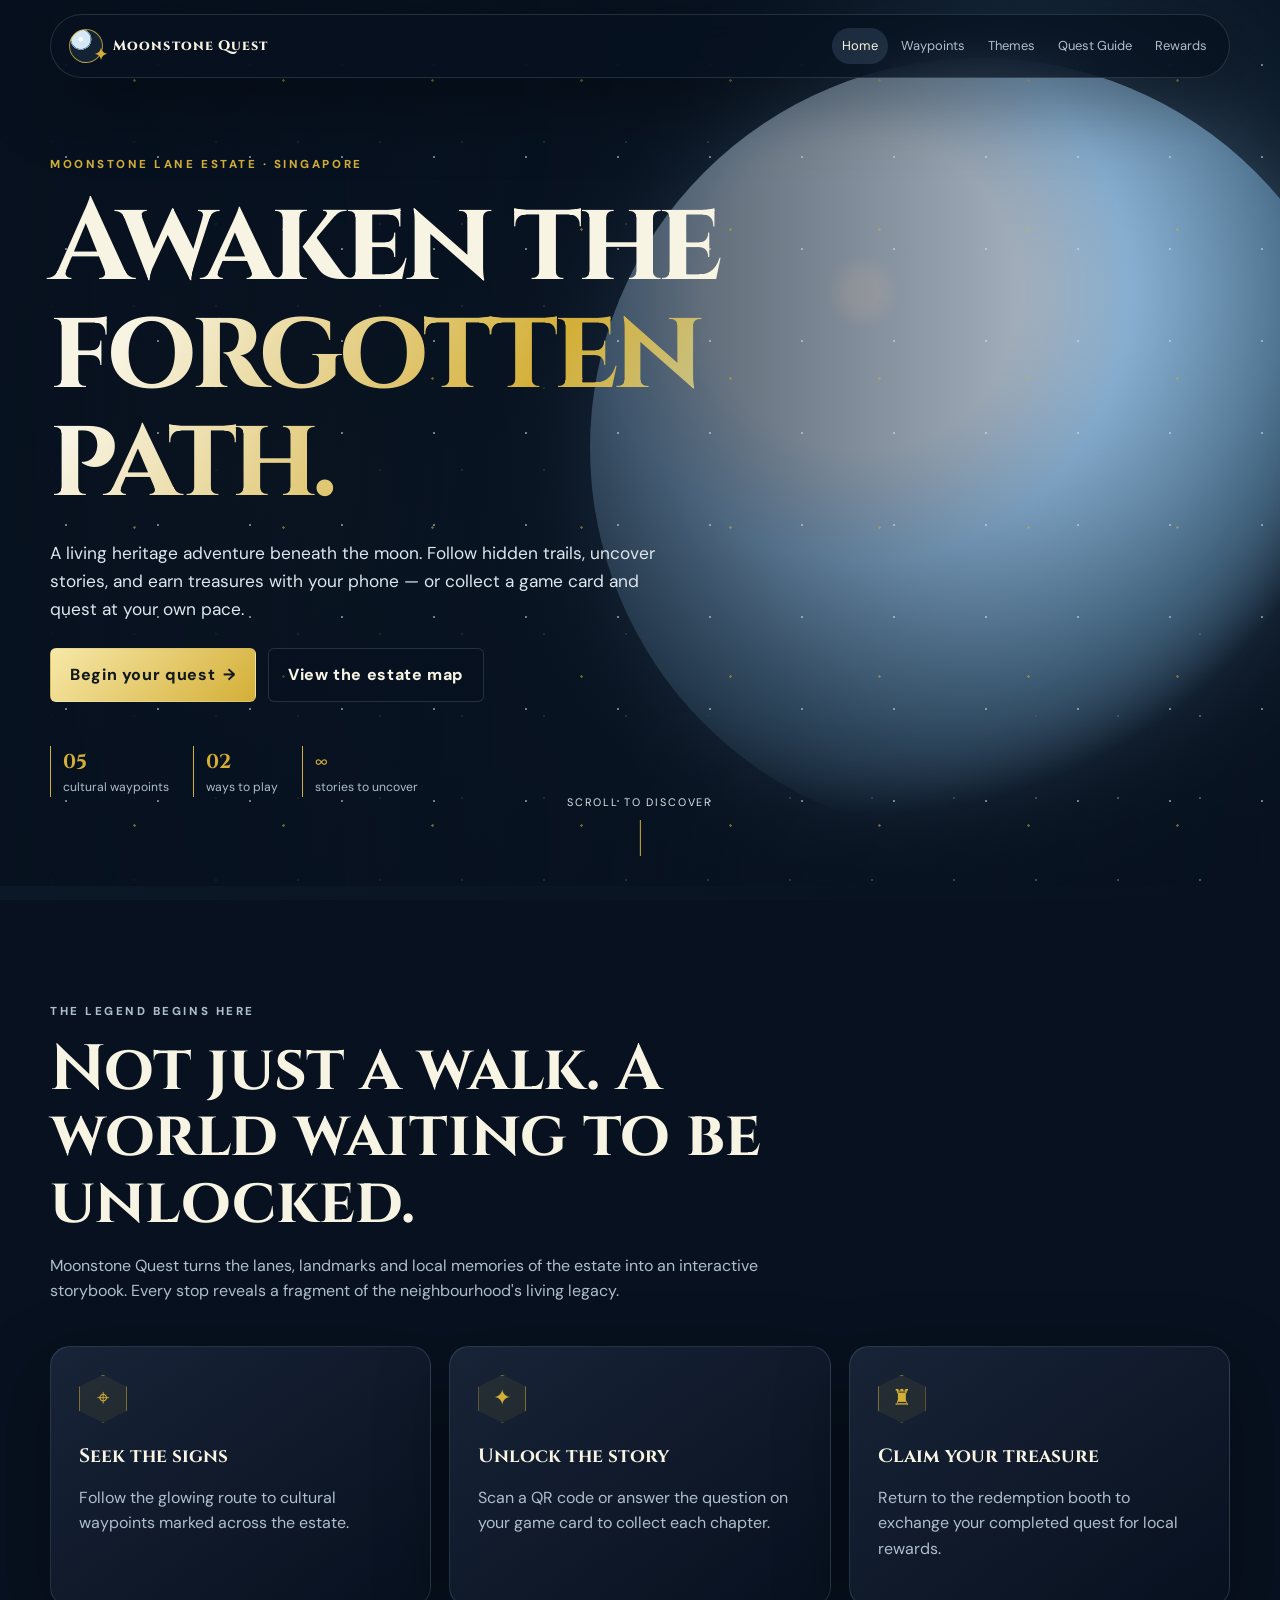
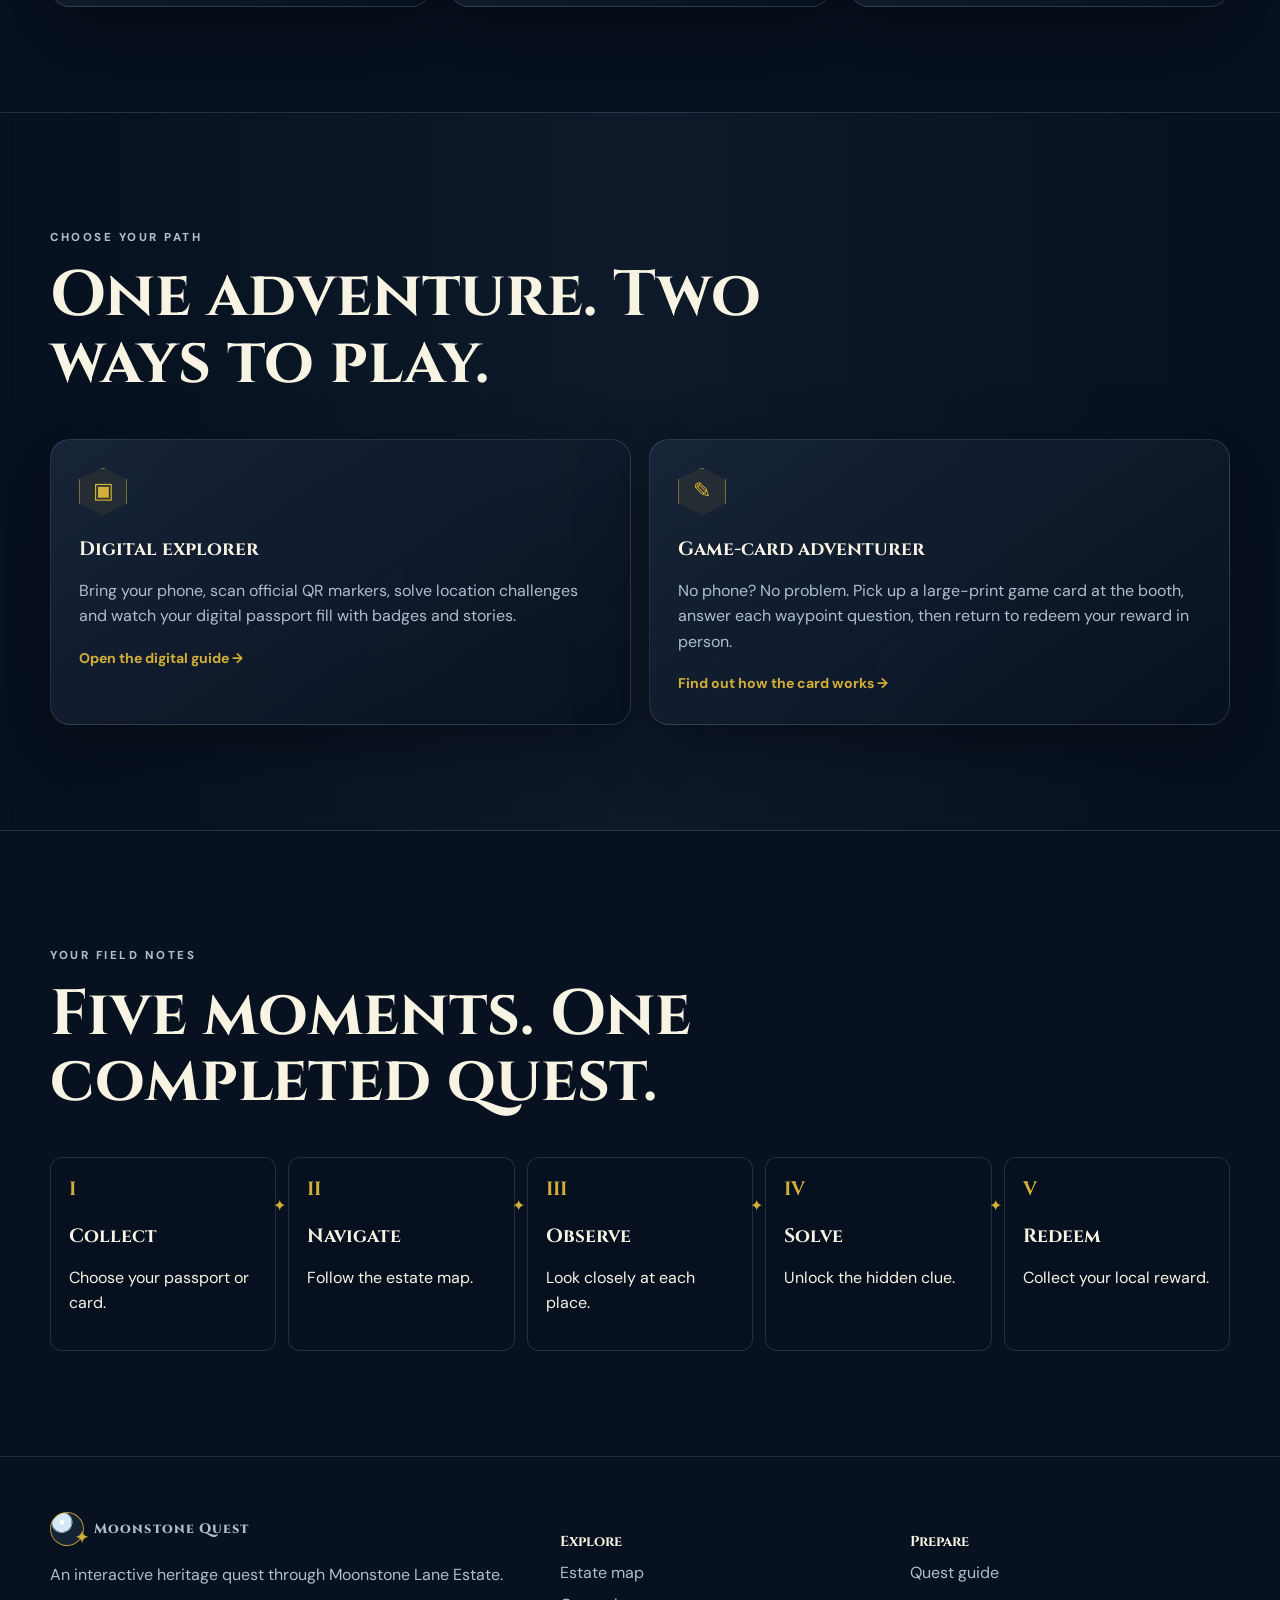
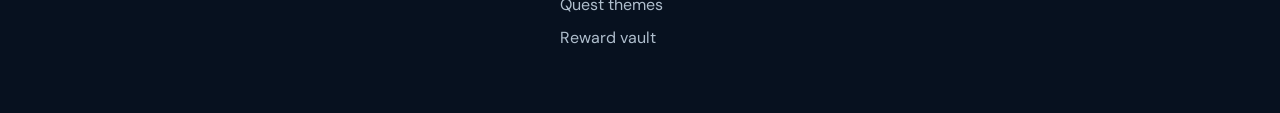
==== commit b2ce5aa9: "Update themes and Gemstone Streets waypoints" ====
--- a/index.html
+++ b/index.html
@@ -1 +1 @@
-<!doctype html><html lang="en"><head><meta charset="utf-8"><meta name="viewport" content="width=device-width,initial-scale=1"><meta name="description" content="Moonstone Quest — a moonlit heritage adventure around Moonstone Lane Estate, Singapore."><title>Moonstone Quest | Heritage Awaits</title><link rel="stylesheet" href="assets/css/styles.css"></head><body><a class="skip-link" href="#main">Skip to content</a><header class="site-header"><div class="container nav-wrap"><a class="brand" href="index.html"><span class="brand-mark" aria-hidden="true"></span>Moonstone Quest</a><button class="menu-button" aria-expanded="false" aria-label="Open navigation">☰</button><nav class="nav-links" aria-label="Primary navigation"><a href="index.html" aria-current="page">Home</a><a href="waypoints.html">Waypoints</a><a href="themes.html">Seasons</a><a href="popups.html">Night Market</a><a href="quest.html">Quest Guide</a><a href="rewards.html">Rewards</a></nav></div></header><main id="main"><section class="hero"><div class="stars" aria-hidden="true"></div><div class="moon" aria-hidden="true"></div><div class="container"><p class="eyebrow">Moonstone Lane Estate · Singapore</p><h1>Awaken the <em>forgotten path.</em></h1><p class="hero-copy">A living heritage adventure beneath the moon. Follow hidden trails, uncover stories, and earn treasures with your phone — or collect a game card and quest at your own pace.</p><div class="hero-actions"><a class="button primary" href="quest.html">Begin your quest <span aria-hidden="true">→</span></a><a class="button secondary" href="waypoints.html">View the estate map</a></div><div class="stats"><div class="stat"><strong>05</strong><span>cultural waypoints</span></div><div class="stat"><strong>02</strong><span>ways to play</span></div><div class="stat"><strong>∞</strong><span>stories to uncover</span></div></div></div><div class="scroll-cue">Scroll to discover</div></section><section class="section reveal"><div class="container"><div class="section-head"><p class="eyebrow">The legend begins here</p><h2>Not just a walk. A world waiting to be unlocked.</h2><p>Moonstone Quest turns the lanes, landmarks and local memories of the estate into an interactive storybook. Every stop reveals a fragment of the neighbourhood's living legacy.</p></div><div class="grid-3"><article class="card"><div class="icon">⌖</div><h3>Seek the signs</h3><p>Follow the glowing route to cultural waypoints marked across the estate.</p></article><article class="card"><div class="icon">✦</div><h3>Unlock the story</h3><p>Scan a QR code or answer the question on your game card to collect each chapter.</p></article><article class="card"><div class="icon">♜</div><h3>Claim your treasure</h3><p>Return to the redemption booth to exchange your completed quest for local rewards.</p></article></div></div></section><section class="section alt reveal"><div class="container"><div class="section-head"><p class="eyebrow">Choose your path</p><h2>One adventure. Two ways to play.</h2></div><div class="grid-2"><article class="card"><div class="icon">▣</div><h3>Digital explorer</h3><p>Bring your phone, scan official QR markers, solve location challenges and watch your digital passport fill with badges and stories.</p><a class="card-link" href="quest.html">Open the digital guide →</a></article><article class="card"><div class="icon">✎</div><h3>Game-card adventurer</h3><p>No phone? No problem. Pick up a large-print game card at the booth, answer each waypoint question, then return to redeem your reward in person.</p><a class="card-link" href="quest.html#game-card">Find out how the card works →</a></article></div></div></section><section class="section reveal"><div class="container"><div class="section-head"><p class="eyebrow">Your field notes</p><h2>Five moments. One completed quest.</h2></div><div class="steps"><div class="step"><span class="step-no">I</span><h3>Collect</h3><p>Choose your passport or card.</p></div><div class="step"><span class="step-no">II</span><h3>Navigate</h3><p>Follow the estate map.</p></div><div class="step"><span class="step-no">III</span><h3>Observe</h3><p>Look closely at each place.</p></div><div class="step"><span class="step-no">IV</span><h3>Solve</h3><p>Unlock the hidden clue.</p></div><div class="step"><span class="step-no">V</span><h3>Redeem</h3><p>Collect your local reward.</p></div></div></div></section></main><footer class="footer"><div class="container footer-grid"><div><div class="brand"><span class="brand-mark" aria-hidden="true"></span>Moonstone Quest</div><p>An interactive heritage quest through Moonstone Lane Estate.</p></div><div><h3>Explore</h3><a href="waypoints.html">Estate map</a><a href="themes.html">Quest seasons</a><a href="rewards.html">Reward vault</a></div><div><h3>Prepare</h3><a href="quest.html">Quest guide</a><a href="popups.html">Night market</a></div></div></footer><script src="assets/js/main.js"></script></body></html>
+<!doctype html><html lang="en"><head><meta charset="utf-8"><meta name="viewport" content="width=device-width,initial-scale=1"><meta name="description" content="Moonstone Quest — a moonlit heritage adventure around Moonstone Lane Estate, Singapore."><title>Moonstone Quest | Heritage Awaits</title><link rel="stylesheet" href="assets/css/styles.css"></head><body><a class="skip-link" href="#main">Skip to content</a><header class="site-header"><div class="container nav-wrap"><a class="brand" href="index.html"><span class="brand-mark" aria-hidden="true"></span>Moonstone Quest</a><button class="menu-button" aria-expanded="false" aria-label="Open navigation">☰</button><nav class="nav-links" aria-label="Primary navigation"><a href="index.html" aria-current="page">Home</a><a href="waypoints.html">Waypoints</a><a href="themes.html">Themes</a><a href="quest.html">Quest Guide</a><a href="rewards.html">Rewards</a></nav></div></header><main id="main"><section class="hero"><div class="stars" aria-hidden="true"></div><div class="moon" aria-hidden="true"></div><div class="container"><p class="eyebrow">Moonstone Lane Estate · Singapore</p><h1>Awaken the <em>forgotten path.</em></h1><p class="hero-copy">A living heritage adventure beneath the moon. Follow hidden trails, uncover stories, and earn treasures with your phone — or collect a game card and quest at your own pace.</p><div class="hero-actions"><a class="button primary" href="quest.html">Begin your quest <span aria-hidden="true">→</span></a><a class="button secondary" href="waypoints.html">View the estate map</a></div><div class="stats"><div class="stat"><strong>05</strong><span>cultural waypoints</span></div><div class="stat"><strong>02</strong><span>ways to play</span></div><div class="stat"><strong>∞</strong><span>stories to uncover</span></div></div></div><div class="scroll-cue">Scroll to discover</div></section><section class="section reveal"><div class="container"><div class="section-head"><p class="eyebrow">The legend begins here</p><h2>Not just a walk. A world waiting to be unlocked.</h2><p>Moonstone Quest turns the lanes, landmarks and local memories of the estate into an interactive storybook. Every stop reveals a fragment of the neighbourhood's living legacy.</p></div><div class="grid-3"><article class="card"><div class="icon">⌖</div><h3>Seek the signs</h3><p>Follow the glowing route to cultural waypoints marked across the estate.</p></article><article class="card"><div class="icon">✦</div><h3>Unlock the story</h3><p>Scan a QR code or answer the question on your game card to collect each chapter.</p></article><article class="card"><div class="icon">♜</div><h3>Claim your treasure</h3><p>Return to the redemption booth to exchange your completed quest for local rewards.</p></article></div></div></section><section class="section alt reveal"><div class="container"><div class="section-head"><p class="eyebrow">Choose your path</p><h2>One adventure. Two ways to play.</h2></div><div class="grid-2"><article class="card"><div class="icon">▣</div><h3>Digital explorer</h3><p>Bring your phone, scan official QR markers, solve location challenges and watch your digital passport fill with badges and stories.</p><a class="card-link" href="quest.html">Open the digital guide →</a></article><article class="card"><div class="icon">✎</div><h3>Game-card adventurer</h3><p>No phone? No problem. Pick up a large-print game card at the booth, answer each waypoint question, then return to redeem your reward in person.</p><a class="card-link" href="quest.html#game-card">Find out how the card works →</a></article></div></div></section><section class="section reveal"><div class="container"><div class="section-head"><p class="eyebrow">Your field notes</p><h2>Five moments. One completed quest.</h2></div><div class="steps"><div class="step"><span class="step-no">I</span><h3>Collect</h3><p>Choose your passport or card.</p></div><div class="step"><span class="step-no">II</span><h3>Navigate</h3><p>Follow the estate map.</p></div><div class="step"><span class="step-no">III</span><h3>Observe</h3><p>Look closely at each place.</p></div><div class="step"><span class="step-no">IV</span><h3>Solve</h3><p>Unlock the hidden clue.</p></div><div class="step"><span class="step-no">V</span><h3>Redeem</h3><p>Collect your local reward.</p></div></div></div></section></main><footer class="footer"><div class="container footer-grid"><div><div class="brand"><span class="brand-mark" aria-hidden="true"></span>Moonstone Quest</div><p>An interactive heritage quest through Moonstone Lane Estate.</p></div><div><h3>Explore</h3><a href="waypoints.html">Estate map</a><a href="themes.html">Quest themes</a><a href="rewards.html">Reward vault</a></div><div><h3>Prepare</h3><a href="quest.html">Quest guide</a></div></div></footer><script src="assets/js/main.js"></script></body></html>
--- a/assets/css/styles.css
+++ b/assets/css/styles.css
@@ -1,2 +1,5 @@
 @import url('https://fonts.googleapis.com/css2?family=Cinzel:wght@500;600;700;800&family=DM+Sans:wght@400;500;600;700&display=swap');
 :root{--ink:#07111f;--navy:#0d1b2a;--slate:#1b263b;--steel:#415a77;--gold:#d4af37;--ivory:#f8f4e3;--moon:#a9d8ff;--silver:#dce7ee;--muted:#afbecd;--line:rgba(200,220,238,.15);--panel:rgba(13,27,42,.72);--shadow:0 24px 70px rgba(0,0,0,.35);--radius:20px}*{box-sizing:border-box}html{scroll-behavior:smooth}body{margin:0;background:var(--ink);color:var(--ivory);font-family:'DM Sans',sans-serif;line-height:1.6;overflow-x:hidden}body:before{content:"";position:fixed;inset:0;z-index:-3;background:radial-gradient(circle at 78% 8%,rgba(99,170,224,.12),transparent 25%),radial-gradient(circle at 15% 52%,rgba(212,175,55,.09),transparent 25%),linear-gradient(160deg,#07111f,#0d1b2a 52%,#07111f)}body:after{content:"";position:fixed;inset:0;z-index:-2;opacity:.36;background-image:radial-gradient(#dce7ee 1px,transparent 1.4px);background-size:82px 82px;background-position:11px 19px;pointer-events:none}a{color:inherit;text-decoration:none}.container{width:min(1180px,calc(100% - 40px));margin:auto}.skip-link{position:absolute;left:-999px;top:8px;background:var(--gold);color:var(--ink);padding:10px 16px;z-index:100}.skip-link:focus{left:8px}.site-header{position:sticky;top:14px;z-index:50;margin-bottom:-78px}.nav-wrap{min-height:64px;display:flex;align-items:center;justify-content:space-between;gap:20px;padding:8px 12px 8px 18px;background:rgba(7,17,31,.78);border:1px solid var(--line);border-radius:999px;backdrop-filter:blur(16px);box-shadow:var(--shadow)}.brand{display:flex;align-items:center;gap:10px;font-family:Cinzel,serif;font-size:.86rem;font-weight:800;letter-spacing:.08em;white-space:nowrap}.brand-mark{width:34px;height:34px;border:1px solid rgba(212,175,55,.8);border-radius:50%;background:radial-gradient(circle at 34% 29%,#fff 0 7%,#d5e8f5 8% 30%,#7892a6 31% 34%,#142334 35% 100%);position:relative}.brand-mark:after{content:'✦';position:absolute;right:-6px;bottom:-7px;color:var(--gold);font-size:16px}.nav-links{display:flex;align-items:center;gap:3px}.nav-links a{font-size:.81rem;color:var(--muted);padding:8px 10px;border-radius:999px;transition:.25s}.nav-links a:hover,.nav-links a[aria-current=page]{background:rgba(169,216,255,.13);color:var(--ivory)}.menu-button{display:none;color:var(--ivory);background:transparent;border:0;font:inherit;font-size:1.2rem;padding:9px}.hero{min-height:100vh;display:grid;align-items:center;position:relative;isolation:isolate;padding:150px 0 80px;overflow:hidden}.hero:before{content:"";position:absolute;z-index:-1;inset:0;background:linear-gradient(90deg,rgba(7,17,31,.97) 0%,rgba(7,17,31,.68) 47%,rgba(7,17,31,.08) 100%)}.hero .moon{position:absolute;z-index:-2;right:-7vw;top:8vh;width:min(62vw,780px);aspect-ratio:1;border-radius:50%;background:radial-gradient(circle at 35% 30%,#fff 0 2%,#e6f3ff 5% 21%,#a9d8ff 36%,#4f7592 58%,rgba(18,43,65,.1) 70%,transparent 71%);filter:drop-shadow(0 0 55px rgba(169,216,255,.3));animation:moonFloat 8s ease-in-out infinite}.hero .stars{position:absolute;inset:0;z-index:-1;background-image:radial-gradient(var(--silver) 1px,transparent 1.4px),radial-gradient(var(--gold) 1px,transparent 1.5px);background-size:92px 92px,149px 149px;background-position:20px 33px,60px 20px;opacity:.5;animation:drift 25s linear infinite}.eyebrow{font-size:.72rem;letter-spacing:.22em;font-weight:800;text-transform:uppercase;color:var(--gold);margin-bottom:16px}.hero h1,.page-hero h1{font-family:Cinzel,serif;line-height:.94;letter-spacing:-.045em;font-size:clamp(3.6rem,9vw,8.4rem);max-width:850px;margin:0}.hero h1 em{display:block;color:transparent;background:linear-gradient(120deg,#f8f4e3 10%,#d4af37 55%,#b5dfff);-webkit-background-clip:text;background-clip:text;font-style:normal}.hero-copy{max-width:620px;color:var(--silver);font-size:1.08rem;margin:25px 0}.hero-actions{display:flex;gap:12px;flex-wrap:wrap}.button{display:inline-flex;align-items:center;justify-content:center;gap:8px;border:1px solid var(--line);padding:13px 19px;border-radius:6px;font-weight:800;letter-spacing:.04em;transition:.25s}.button:hover{transform:translateY(-3px);box-shadow:0 10px 28px rgba(169,216,255,.15)}.button.primary{color:#12191e;background:linear-gradient(135deg,#f7e8a8,var(--gold))}.button.secondary{background:rgba(7,17,31,.45)}.stats{display:flex;gap:24px;margin-top:44px}.stat{border-left:1px solid var(--gold);padding-left:12px}.stat strong{display:block;font-family:Cinzel,serif;font-size:1.25rem;color:var(--gold)}.stat span{font-size:.76rem;color:var(--muted);display:block}.scroll-cue{position:absolute;bottom:30px;left:50%;font-size:.68rem;letter-spacing:.17em;color:var(--silver);text-transform:uppercase;transform:translateX(-50%)}.scroll-cue:after{content:'';display:block;width:1px;height:36px;background:var(--gold);margin:9px auto 0;animation:scroll 1.8s infinite}.section{padding:105px 0}.section.alt{background:linear-gradient(90deg,transparent,rgba(65,90,119,.12),transparent);border-block:1px solid var(--line)}.section-head{max-width:760px;margin-bottom:42px}.section-head h2{font:700 clamp(2.2rem,5vw,4.4rem)/1.04 Cinzel,serif;margin:0}.section-head p,.page-hero p,.card p,.muted{color:var(--muted)}.grid-3{display:grid;grid-template-columns:repeat(3,1fr);gap:18px}.grid-2{display:grid;grid-template-columns:repeat(2,1fr);gap:18px}.card{background:linear-gradient(145deg,rgba(27,38,59,.88),rgba(7,17,31,.83));border:1px solid var(--line);border-radius:var(--radius);padding:28px;box-shadow:var(--shadow);transition:transform .3s,border-color .3s,box-shadow .3s}.card:hover{transform:translateY(-7px);border-color:rgba(169,216,255,.48);box-shadow:0 28px 60px rgba(0,0,0,.42),0 0 30px rgba(169,216,255,.08)}.icon{width:48px;height:48px;display:grid;place-items:center;border:1px solid rgba(212,175,55,.5);background:rgba(212,175,55,.08);color:var(--gold);font-size:1.35rem;clip-path:polygon(50% 0,100% 25%,100% 75%,50% 100%,0 75%,0 25%)}h3{font:700 1.2rem Cinzel,serif;margin:20px 0 9px}.card-link{color:var(--gold);font-weight:700;font-size:.88rem}.steps{display:grid;grid-template-columns:repeat(5,1fr);gap:12px}.step{position:relative;padding:18px;border:1px solid var(--line);border-radius:12px;background:rgba(7,17,31,.4)}.step:not(:last-child):after{content:'✦';position:absolute;right:-11px;top:35px;color:var(--gold);z-index:2}.step-no{font:700 1.2rem Cinzel,serif;color:var(--gold)}.page-hero{padding:164px 0 70px;position:relative;background:linear-gradient(90deg,rgba(7,17,31,.9),rgba(7,17,31,.25)),radial-gradient(circle at 75% 10%,rgba(169,216,255,.17),transparent 31%);border-bottom:1px solid var(--line)}.page-hero h1{font-size:clamp(2.7rem,6.5vw,6.2rem);max-width:900px}.breadcrumb{font-size:.75rem;color:var(--moon);letter-spacing:.1em;text-transform:uppercase}.map-shell{position:relative;padding:15px;border:1px solid rgba(212,175,55,.35);border-radius:26px;background:#0a1623;box-shadow:var(--shadow)}.map{height:570px;position:relative;overflow:hidden;border-radius:15px;background:linear-gradient(135deg,rgba(70,89,86,.48),rgba(12,30,42,.9)),repeating-linear-gradient(34deg,transparent 0 50px,rgba(212,175,55,.05) 51px 52px)}.map:before{content:'MOONSTONE LANE  •  HERITAGE ROUTE';position:absolute;inset:0;display:grid;place-items:center;font:700 clamp(1.2rem,3vw,2.8rem) Cinzel,serif;letter-spacing:.25em;color:rgba(248,244,227,.07);transform:rotate(-18deg)}.route{position:absolute;left:12%;top:20%;width:74%;height:56%;border:2px dashed rgba(212,175,55,.65);border-radius:48% 45% 42% 52%;transform:rotate(-9deg)}.node{position:absolute;width:52px;height:52px;border:1px solid var(--gold);border-radius:50%;background:#10253a;color:var(--ivory);font-weight:bold;cursor:pointer;box-shadow:0 0 0 8px rgba(212,175,55,.1),0 0 22px rgba(212,175,55,.3);transition:.25s}.node:hover,.node:focus{transform:scale(1.13);background:var(--gold);color:var(--ink);outline:2px solid var(--moon);outline-offset:4px}.map-info{margin-top:16px;min-height:76px;padding:16px 20px;border-left:3px solid var(--gold);background:rgba(212,175,55,.08)}.map-info strong{display:block;color:var(--gold)}.timeline{position:relative;display:grid;gap:16px}.timeline:before{content:'';position:absolute;top:0;bottom:0;left:140px;width:1px;background:linear-gradient(var(--gold),transparent)}.theme-row{display:grid;grid-template-columns:120px 1fr 1.3fr;gap:22px;align-items:center;padding:20px;border:1px solid var(--line);border-radius:12px;background:var(--panel);transition:.25s}.theme-row:hover,.theme-row.active{border-color:var(--gold);transform:translateX(8px)}.period{color:var(--gold);font-weight:800}.art-placeholder{height:130px;border-radius:10px;background:radial-gradient(circle at 25% 20%,rgba(169,216,255,.45),transparent 18%),linear-gradient(145deg,#415a77,#15283b 55%,#0a1522);position:relative;overflow:hidden}.art-placeholder:after{content:'✦';position:absolute;right:12%;bottom:7%;font-size:3rem;color:rgba(248,244,227,.3)}.season-tabs{display:flex;gap:8px;overflow:auto;margin-bottom:24px}.season-tab{white-space:nowrap;border:1px solid var(--line);background:rgba(7,17,31,.4);color:var(--muted);padding:9px 13px;border-radius:999px;cursor:pointer}.season-tab.active{border-color:var(--gold);color:var(--ivory)}.journal{padding:8px;background:#b8975c;border-radius:9px;box-shadow:var(--shadow);transform:rotate(-1deg)}.journal-inner{padding:35px;background:linear-gradient(90deg,#e1cf9c,#f4e5ba 50%,#ddc58b);color:#302714;min-height:460px}.journal h2,.journal h3{font-family:Cinzel,serif}.progress-bar{height:9px;background:rgba(48,39,20,.2);border-radius:999px;overflow:hidden}.progress-bar span{display:block;width:60%;height:100%;background:linear-gradient(90deg,#8a6430,var(--gold))}.stamps{display:flex;flex-wrap:wrap;gap:12px;margin-top:25px}.stamp{width:58px;height:58px;border:2px dashed #80632e;border-radius:50%;display:grid;place-items:center;font-size:1.2rem;color:#80632e}.stamp.locked{opacity:.35}.objective{padding:0;border-bottom:1px solid var(--line)}.objective summary{cursor:pointer;padding:18px 0;font:700 1rem Cinzel,serif;color:var(--ivory)}.objective p{margin-top:0;color:var(--muted)}.reward{position:relative;overflow:hidden}.reward:before{content:'';position:absolute;inset:0;background:radial-gradient(circle at 80% 0,rgba(212,175,55,.15),transparent 38%);pointer-events:none}.reward-art{height:130px;display:grid;place-items:center;margin:-28px -28px 20px;background:linear-gradient(135deg,#182c45,#5a4827);font-size:3rem;color:var(--gold);border-bottom:1px solid var(--line)}.rarity{font-size:.7rem;font-weight:800;letter-spacing:.15em;color:var(--moon)}.rarity.legendary{color:var(--gold)}.merchant{padding:0}.merchant-art{height:160px;padding:20px;display:flex;align-items:end;background:linear-gradient(135deg,rgba(13,27,42,.2),rgba(7,17,31,.7)),linear-gradient(45deg,#714f35,#1c3a4b);font:700 1.2rem Cinzel,serif}.merchant .content{padding:24px}.calendar{display:grid;grid-template-columns:repeat(3,1fr);gap:10px}.date{padding:17px;border:1px solid var(--line);border-radius:10px}.date strong{display:block;color:var(--gold)}.notice{padding:18px 20px;border-left:3px solid var(--gold);background:rgba(212,175,55,.08);color:var(--silver)}.footer{border-top:1px solid var(--line);padding:55px 0;color:var(--muted)}.footer-grid{display:grid;grid-template-columns:1.5fr 1fr 1fr;gap:30px}.footer h3{color:var(--ivory);font-size:.9rem}.footer a{display:block;margin:7px 0}.reveal{opacity:0;transform:translateY(20px);transition:opacity .7s ease,transform .7s ease}.reveal.visible{opacity:1;transform:none}@keyframes moonFloat{50%{transform:translateY(15px)}}@keyframes drift{to{background-position:20px 125px,60px 169px}}@keyframes scroll{50%{transform:scaleY(.35);transform-origin:top}}@media(max-width:900px){.nav-links{display:none;position:absolute;top:74px;left:0;right:0;padding:14px;background:#0d1b2a;border:1px solid var(--line);border-radius:18px;box-shadow:var(--shadow)}.nav-links.open{display:grid}.nav-links a{padding:12px}.menu-button{display:block}.grid-3,.steps{grid-template-columns:1fr 1fr}.steps .step:not(:last-child):after{display:none}.timeline:before{left:15px}.theme-row{grid-template-columns:100px 1fr}.art-placeholder{grid-column:2}.map{height:510px}}@media(max-width:620px){.container{width:min(100% - 24px,1180px)}.site-header{top:8px}.nav-wrap{padding-left:13px}.brand{font-size:.74rem}.hero{padding-top:130px}.hero .moon{width:100vw;right:-25vw;top:14vh;opacity:.55}.stats,.grid-3,.grid-2,.steps,.footer-grid{grid-template-columns:1fr}.stats{display:grid}.section{padding:70px 0}.page-hero{padding:125px 0 55px}.map{height:430px}.node{width:42px;height:42px}.timeline:before{display:none}.theme-row{grid-template-columns:1fr;gap:8px}.art-placeholder{grid-column:auto}.calendar{grid-template-columns:1fr}.journal-inner{padding:24px}.scroll-cue{display:none}}@media(prefers-reduced-motion:reduce){*,*:before,*:after{animation-duration:.01ms!important;transition-duration:.01ms!important;scroll-behavior:auto!important}}
+/* Theme rotation and Gemstone Streets route */
+.upcoming-card{display:flex;align-items:center;justify-content:space-between;gap:28px;margin-bottom:96px;padding:30px 34px;border:1px solid rgba(212,175,55,.65);border-radius:var(--radius);background:radial-gradient(circle at 88% 18%,rgba(212,175,55,.22),transparent 24%),linear-gradient(135deg,rgba(53,43,24,.94),rgba(13,27,42,.9));box-shadow:var(--shadow)}.upcoming-card .eyebrow{margin:0 0 6px}.upcoming-card h2{margin:0;font:700 clamp(2rem,4vw,3.6rem)/1 Cinzel,serif;color:var(--gold)}.upcoming-card p:not(.eyebrow){max-width:660px;margin:14px 0 0;color:var(--silver)}.upcoming-date{flex:0 0 auto;padding:12px 0 12px 28px;border-left:1px solid rgba(212,175,55,.6);font:700 1.15rem/1.1 Cinzel,serif;color:var(--ivory);text-align:center}.upcoming-date small{display:block;margin-top:7px;color:var(--moon);font:600 .7rem DM Sans,sans-serif;letter-spacing:.13em;text-transform:uppercase}.theme-timeline,.waypoint-timeline{list-style:none;padding:0;margin:0;position:relative}.theme-timeline:before,.waypoint-timeline:before{content:'';position:absolute;left:28px;top:30px;bottom:30px;width:1px;background:linear-gradient(var(--gold),rgba(212,175,55,.12))}.theme-event{position:relative;display:grid;grid-template-columns:58px minmax(160px,.6fr) 1.6fr;gap:28px;align-items:start;padding:0 0 38px}.timeline-marker,.waypoint-number{position:relative;z-index:1;width:58px;height:58px;display:grid;place-items:center;border:1px solid var(--gold);border-radius:50%;background:var(--navy);color:var(--gold);font:700 1.1rem Cinzel,serif;box-shadow:0 0 0 8px rgba(7,17,31,.9)}.event-period{padding-top:15px;color:var(--moon);font-weight:800;font-size:.78rem;letter-spacing:.1em}.event-period span{display:block;margin-top:4px;color:var(--muted);font-size:.72rem;letter-spacing:0}.theme-event article,.waypoint article{padding:22px 25px;border:1px solid var(--line);border-radius:14px;background:var(--panel)}.theme-event h3,.waypoint h3{margin:0 0 7px}.theme-event p{margin:0;color:var(--muted)}.theme-event.is-upcoming article{border-color:rgba(212,175,55,.8);background:linear-gradient(135deg,rgba(83,62,27,.54),var(--panel))}.status-pill{display:inline-block;margin-bottom:8px;padding:3px 8px;border-radius:999px;background:var(--gold);color:var(--ink);font-size:.64rem;font-weight:900;letter-spacing:.1em}.feature-list{padding-left:20px;color:var(--muted)}.feature-list li{margin:8px 0}.route-intro{display:grid;grid-template-columns:100px 1fr auto;gap:28px;align-items:center;padding:28px;border:1px solid rgba(212,175,55,.5);border-radius:var(--radius);background:var(--panel)}.route-intro>span{display:grid;place-items:center;width:74px;height:74px;border-radius:50%;border:1px solid var(--gold);color:var(--gold);font:800 .75rem Cinzel,serif}.route-intro h2{margin:0;font:700 clamp(1.5rem,3vw,2.2rem) Cinzel,serif}.route-intro p{margin:7px 0 0;color:var(--muted)}.route-reward{padding-left:22px;border-left:1px solid var(--line);font-size:.9rem}.route-reward strong{display:block;color:var(--gold)}.waypoint{position:relative;display:grid;grid-template-columns:58px 1fr;gap:28px;padding-bottom:42px}.waypoint .eyebrow{margin:0 0 8px}.waypoint h3{font-size:1.55rem}.story-copy{margin:0;color:var(--silver);font-size:1.02rem}.challenge{margin:22px 0;padding:21px;border:1px solid rgba(169,216,255,.28);border-radius:10px;background:rgba(7,17,31,.45)}.challenge h4{margin:0 0 10px;color:var(--moon);font:700 1rem Cinzel,serif}.challenge p{margin:10px 0;color:var(--muted)}.challenge .token{margin-bottom:0;color:var(--gold);font-weight:700}.waypoint-close{margin:0;color:var(--silver);font-style:italic}
+@media(max-width:620px){.upcoming-card,.route-intro{display:block;padding:24px}.upcoming-date{display:inline-block;margin-top:20px;padding:12px 0 0;border:0;border-top:1px solid rgba(212,175,55,.6)}.theme-event{grid-template-columns:46px 1fr;gap:16px;padding-bottom:28px}.theme-timeline:before,.waypoint-timeline:before{left:22px}.timeline-marker,.waypoint-number{width:46px;height:46px}.event-period{grid-column:2;padding-top:0}.theme-event article{grid-column:2}.waypoint{grid-template-columns:46px 1fr;gap:16px;padding-bottom:28px}.waypoint article{padding:18px}.route-intro>span{margin-bottom:16px}.route-reward{margin-top:18px;padding:15px 0 0;border-left:0;border-top:1px solid var(--line)}}
